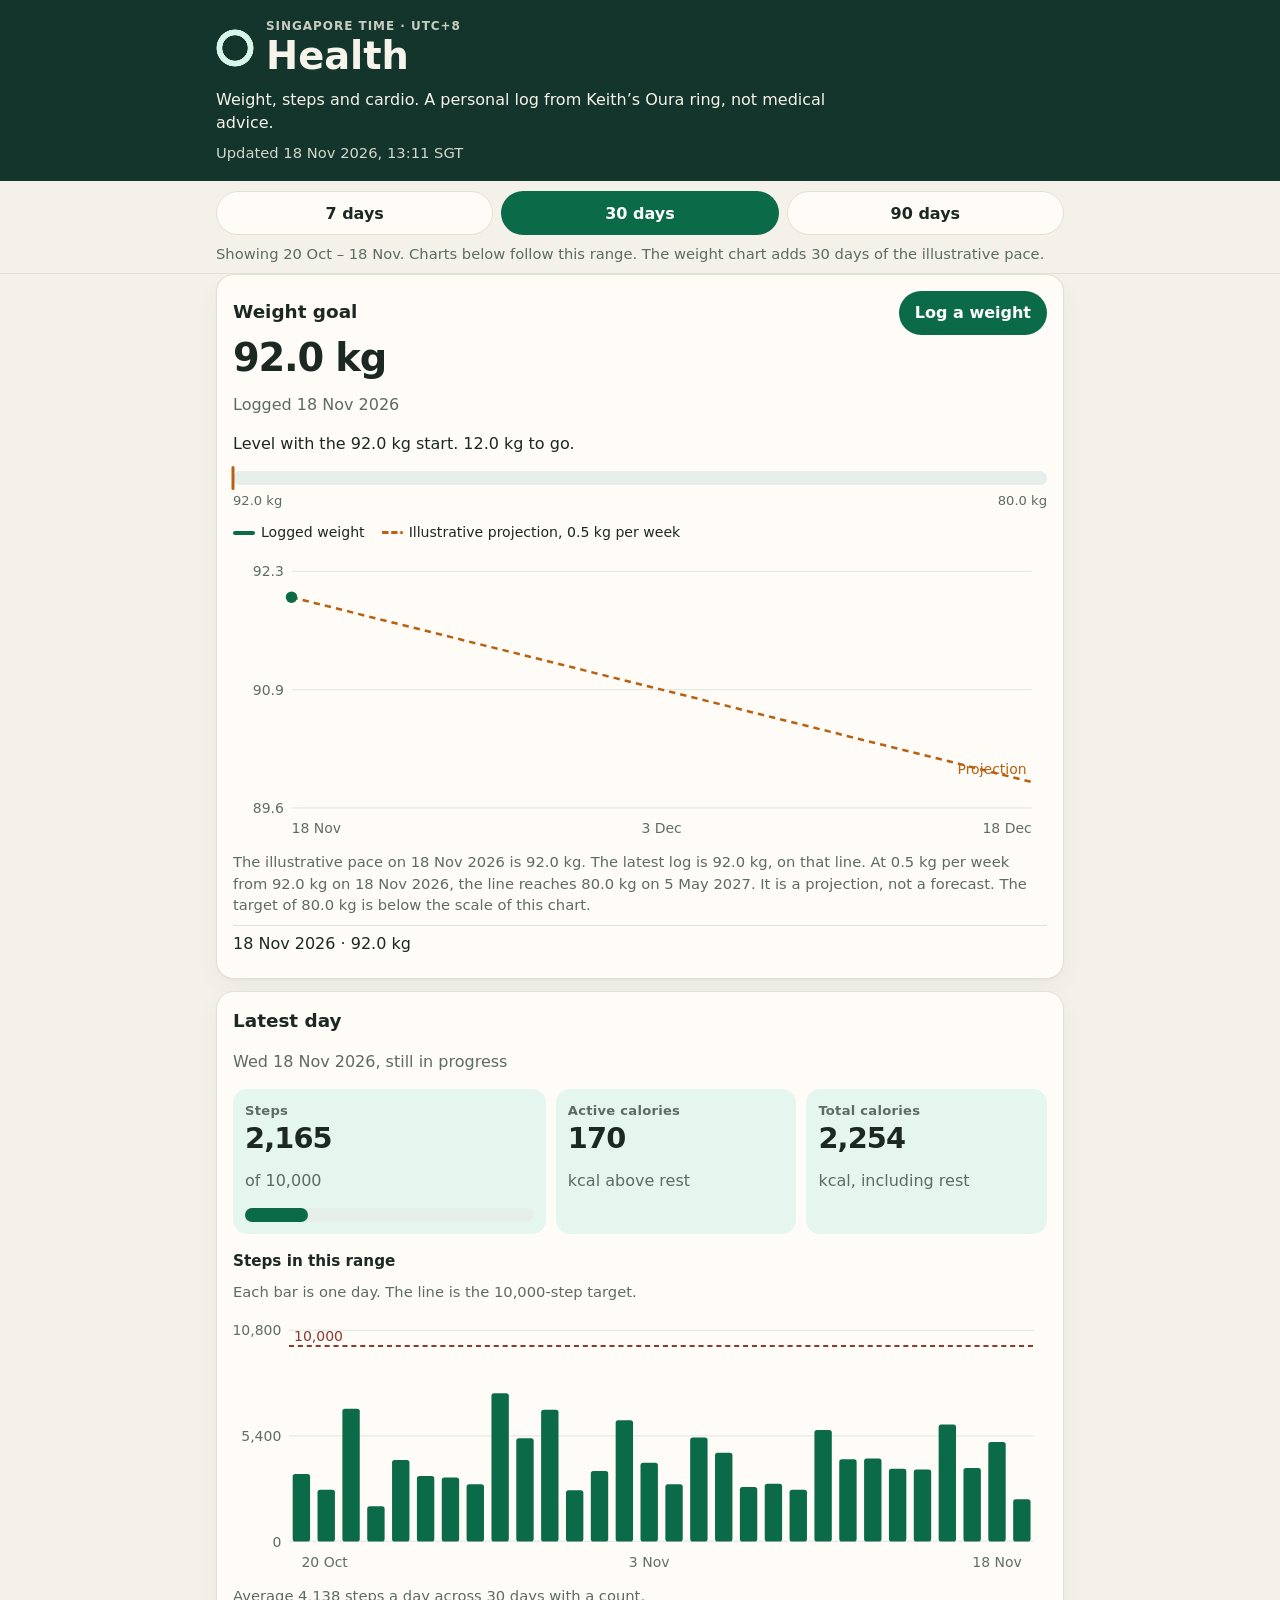
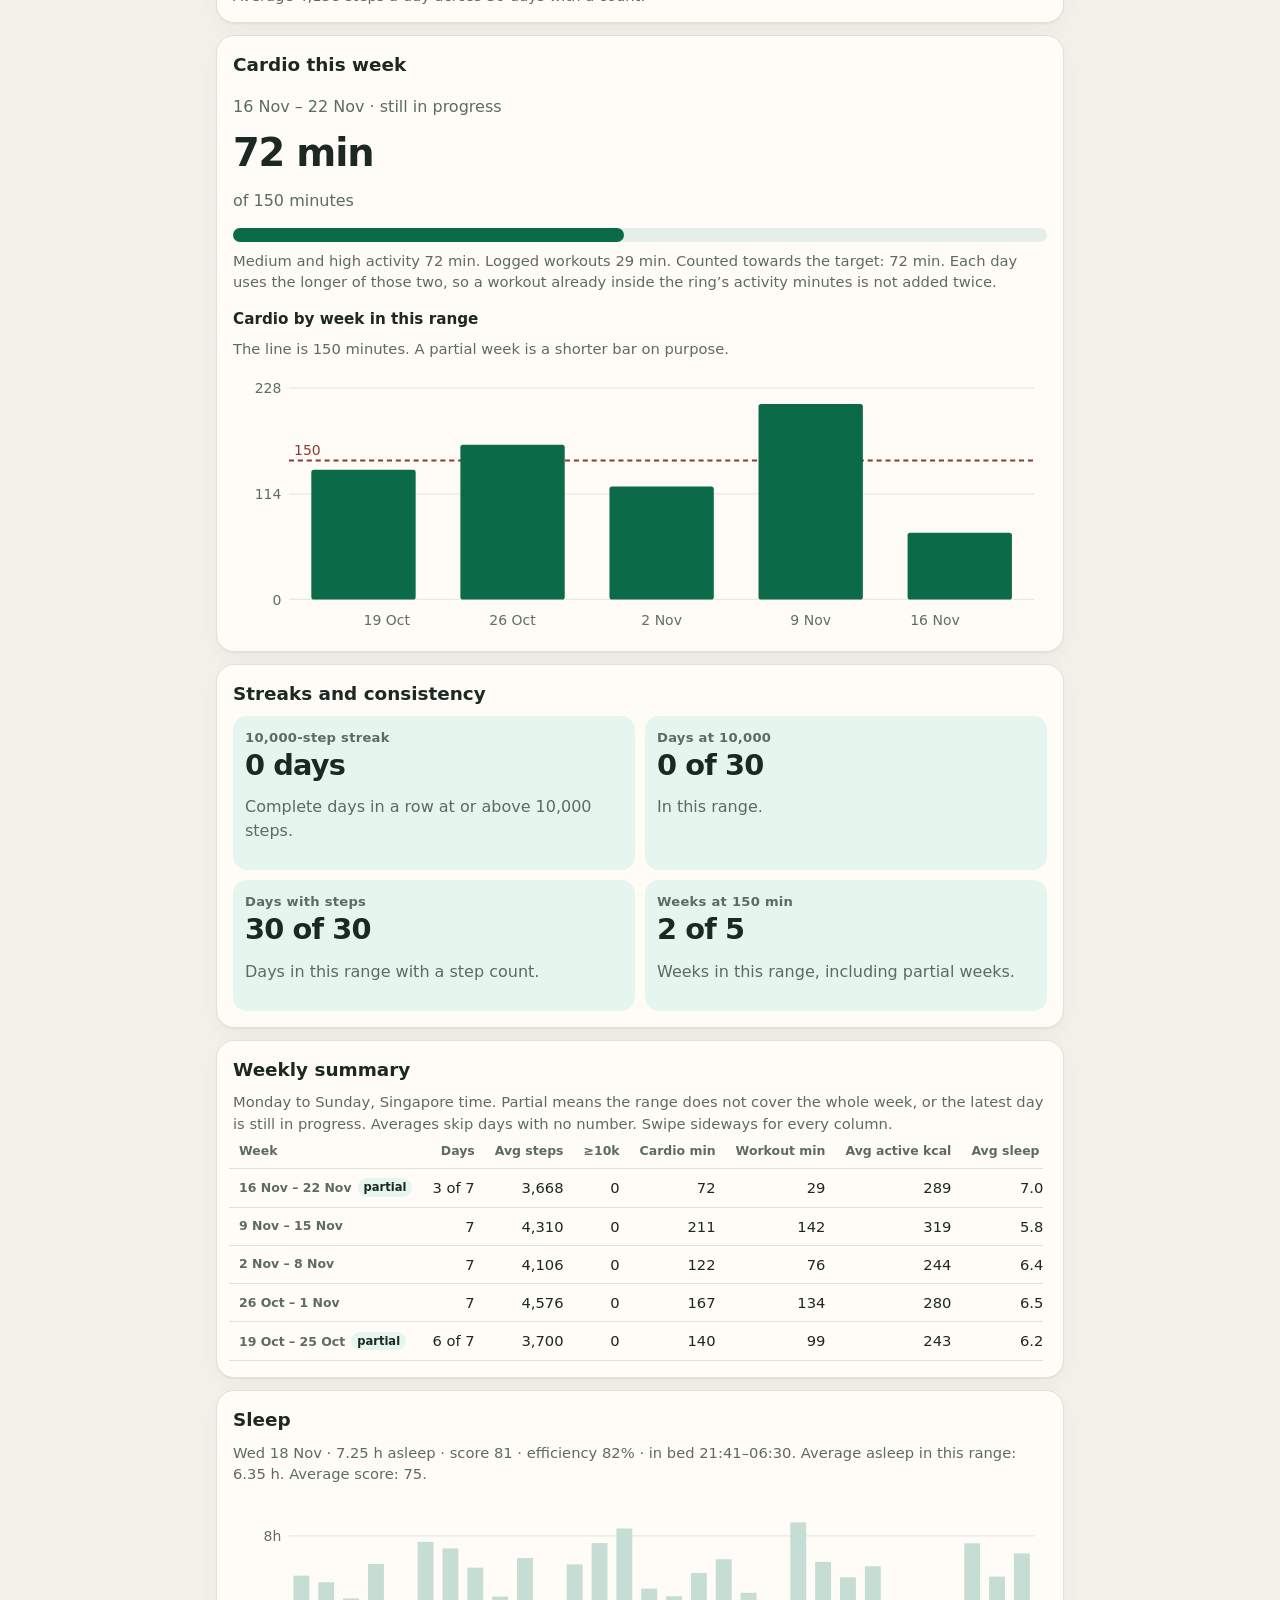
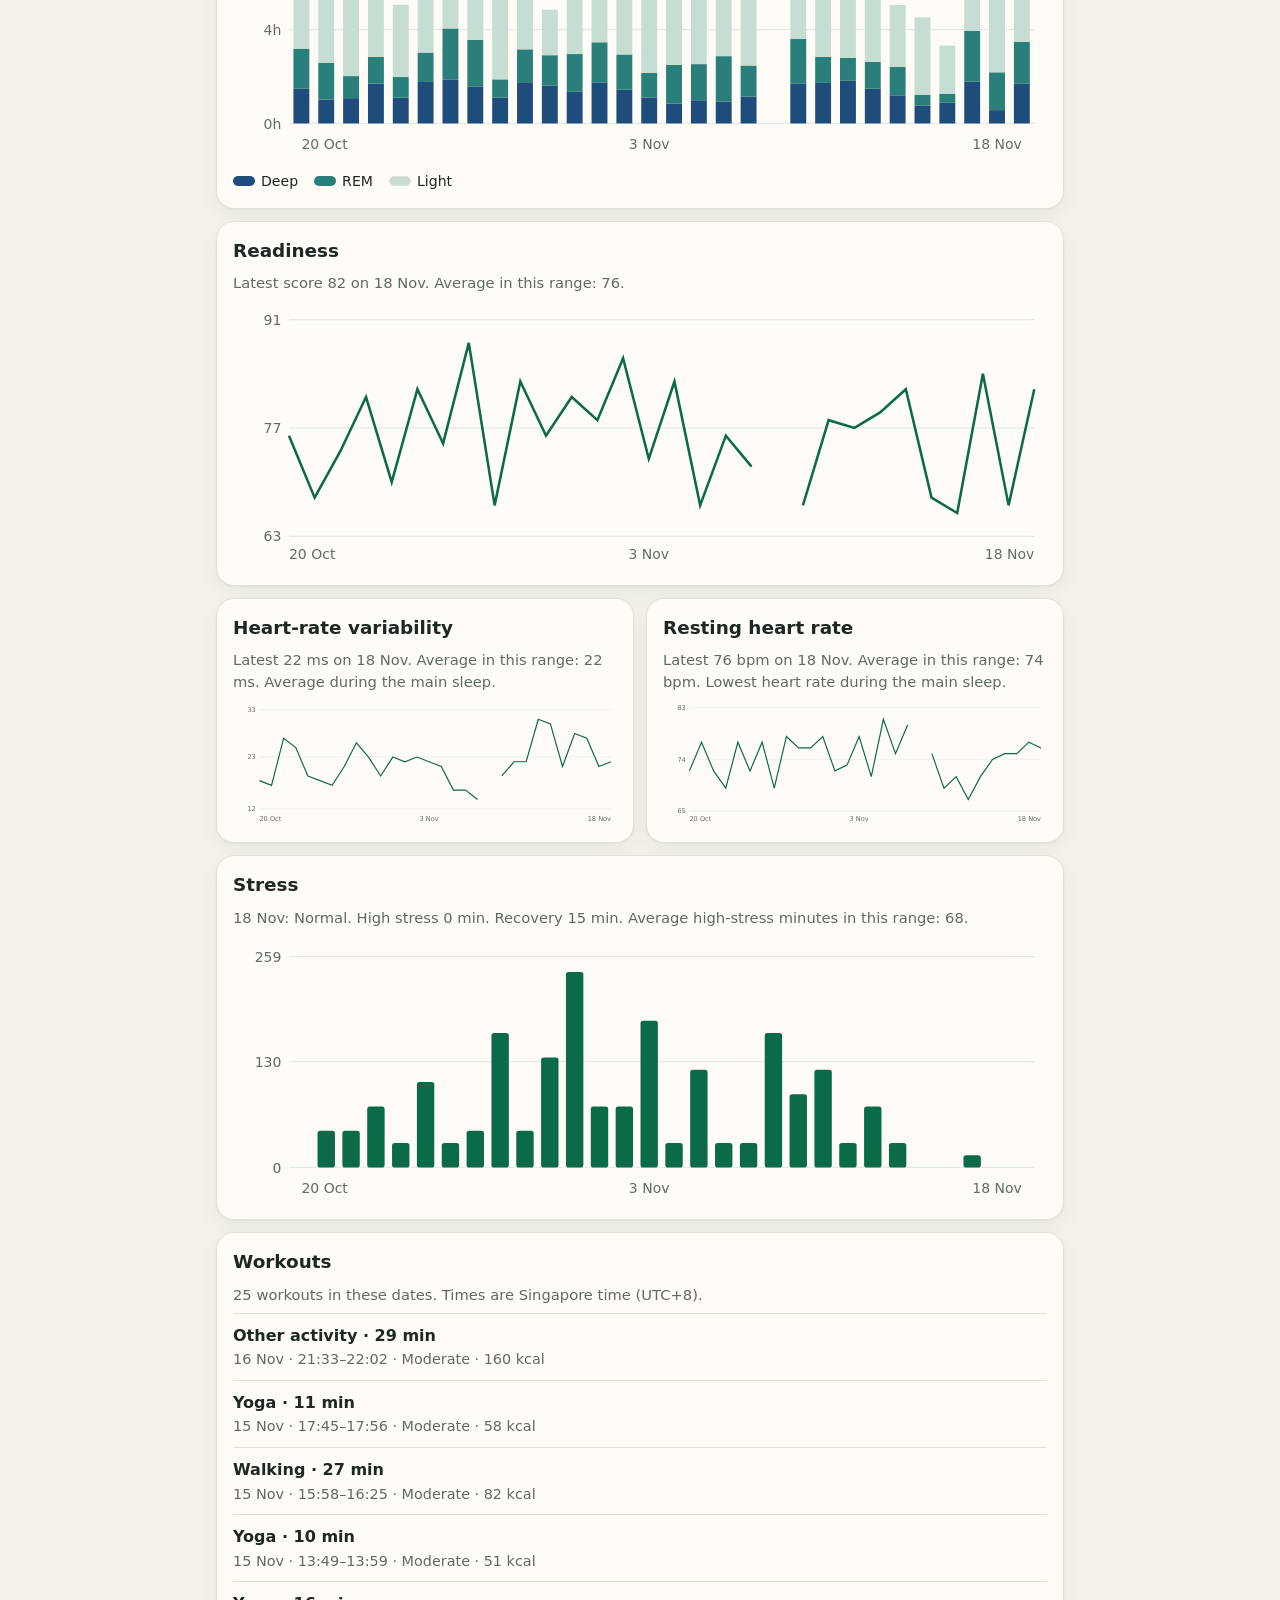
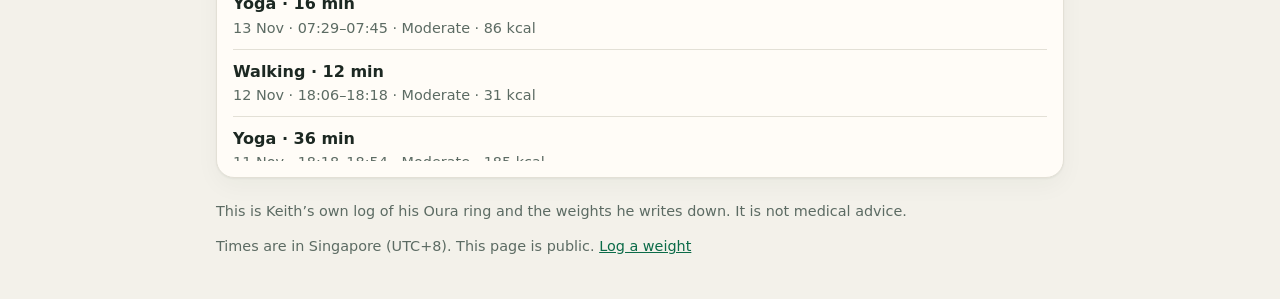
==== health/index.html @ 567a3cd1 "Add a public health tracker under /health Serve Keith's weight, steps and cardio from trimmed Oura J" ====
<!DOCTYPE html>
<html lang="en-GB">
<head>
<meta charset="utf-8">
<meta name="viewport" content="width=device-width, initial-scale=1, viewport-fit=cover">
<meta name="theme-color" content="#14352c">
<meta name="description" content="Keith's public log of weight, steps and cardio from his Oura ring. Not medical advice.">
<meta name="apple-mobile-web-app-capable" content="yes">
<meta name="mobile-web-app-capable" content="yes">
<meta name="apple-mobile-web-app-title" content="Health">
<title>Health · weight, steps and cardio</title>
<link rel="icon" href="data:image/svg+xml,%3Csvg xmlns='http://www.w3.org/2000/svg' viewBox='0 0 32 32'%3E%3Ccircle cx='16' cy='16' r='10' fill='none' stroke='%2314352c' stroke-width='6'/%3E%3C/svg%3E">
<link rel="stylesheet" href="styles.css">
</head>
<body>
<a class="skip" href="#content">Skip to the log</a>
<header>
  <div class="wrap head">
    <div class="brand">
      <span class="ring" aria-hidden="true"></span>
      <div>
        <p class="eyebrow">Singapore time · UTC+8</p>
        <h1>Health</h1>
      </div>
    </div>
    <p class="dek">Weight, steps and cardio. A personal log from Keith’s Oura ring, not medical advice.</p>
    <p id="updated" class="updated">Loading the log…</p>
  </div>
</header>

<div class="rangewrap">
  <div class="wrap">
    <div class="range" role="group" aria-label="Date range">
      <button type="button" data-days="7" aria-pressed="false">7 days</button>
      <button type="button" data-days="30" aria-pressed="true">30 days</button>
      <button type="button" data-days="90" aria-pressed="false">90 days</button>
    </div>
    <p id="range-note" class="note">Charts below follow this range. The weight chart adds the same number of days of the illustrative pace.</p>
  </div>
</div>

<main id="content" class="wrap">
  <p id="load-error" class="error" hidden></p>

  <section class="card" aria-labelledby="weight-heading">
    <div class="card-head">
      <h2 id="weight-heading">Weight goal</h2>
      <a class="button" href="https://github.com/keithorian/keithorian.github.io/issues/new?template=log-weight.yml">Log a weight</a>
    </div>
    <p class="num" id="weight-value">—</p>
    <p class="muted" id="weight-when"></p>
    <p id="weight-progress">Start 92 kg on 18 Nov 2026. Target 80 kg.</p>
    <div class="bar" id="weight-bar" role="progressbar" aria-valuemin="0" aria-valuemax="12" aria-valuenow="0" aria-label="Weight lost towards 80 kg">
      <span class="bar-fill" id="weight-fill" aria-hidden="true"></span>
      <span class="bar-mark" id="weight-pace" title="Illustrative pace" aria-hidden="true"></span>
    </div>
    <div class="bar-labels"><span id="weight-start-label">92 kg</span><span id="weight-target-label">80 kg</span></div>
    <p class="legend">
      <span class="key"><i class="swatch solid"></i> Logged weight</span>
      <span class="key"><i class="swatch dashed"></i> Illustrative projection, 0.5 kg per week</span>
    </p>
    <div id="weight-chart" class="chart"></div>
    <p id="pace-note" class="note">The dashed line is an illustrative pace of 0.5 kg per week from 92 kg on 18 Nov 2026. It is a projection, not a forecast. At that pace the line reaches 80 kg on 5 May 2027.</p>
    <ul id="weight-list" class="plain"></ul>
  </section>

  <section class="card" aria-labelledby="latest-heading">
    <h2 id="latest-heading">Latest day</h2>
    <p class="muted" id="latest-when"></p>
    <div class="stats">
      <article class="stat">
        <h3>Steps</h3>
        <p class="num" id="steps-value">—</p>
        <p class="muted" id="steps-of">of 10,000</p>
        <div class="bar" aria-hidden="true"><span class="bar-fill" id="steps-fill"></span></div>
      </article>
      <article class="stat">
        <h3>Active calories</h3>
        <p class="num" id="cal-active">—</p>
        <p class="muted">kcal above rest</p>
      </article>
      <article class="stat">
        <h3>Total calories</h3>
        <p class="num" id="cal-total">—</p>
        <p class="muted">kcal, including rest</p>
      </article>
    </div>
    <h3 class="subhead">Steps in this range</h3>
    <p class="note">Each bar is one day. The line is the 10,000-step target.</p>
    <div id="steps-chart" class="chart"></div>
    <p id="steps-summary" class="note"></p>
  </section>

  <section class="card" aria-labelledby="cardio-heading">
    <h2 id="cardio-heading">Cardio this week</h2>
    <p class="muted" id="cardio-when"></p>
    <p class="num" id="cardio-value">—</p>
    <p class="muted" id="cardio-of">of 150 minutes</p>
    <div class="bar" aria-hidden="true"><span class="bar-fill" id="cardio-fill"></span></div>
    <p id="cardio-detail" class="note"></p>
    <h3 class="subhead">Cardio by week in this range</h3>
    <p class="note">The line is 150 minutes. A partial week is a shorter bar on purpose.</p>
    <div id="cardio-chart" class="chart"></div>
  </section>

  <section class="card" aria-labelledby="consistency-heading">
    <h2 id="consistency-heading">Streaks and consistency</h2>
    <div class="stats four">
      <article class="stat">
        <h3>10,000-step streak</h3>
        <p class="num" id="streak">—</p>
        <p class="muted">Complete days in a row at or above 10,000 steps.</p>
      </article>
      <article class="stat">
        <h3>Days at 10,000</h3>
        <p class="num" id="hit-10k">—</p>
        <p class="muted" id="hit-10k-note">In this range.</p>
      </article>
      <article class="stat">
        <h3>Days with steps</h3>
        <p class="num" id="logged-days">—</p>
        <p class="muted">Days in this range with a step count.</p>
      </article>
      <article class="stat">
        <h3>Weeks at 150 min</h3>
        <p class="num" id="weeks-hit">—</p>
        <p class="muted">Weeks in this range, including partial weeks.</p>
      </article>
    </div>
  </section>

  <section class="card" aria-labelledby="weeks-heading">
    <h2 id="weeks-heading">Weekly summary</h2>
    <p id="weeks-caption" class="note">Monday to Sunday, Singapore time. Partial means the range does not cover the whole week, or the latest day is still in progress. Averages skip days with no number. Swipe sideways for every column.</p>
    <div class="tablewrap">
      <table aria-describedby="weeks-caption">
        <thead>
          <tr>
            <th scope="col">Week</th>
            <th scope="col">Days</th>
            <th scope="col">Avg steps</th>
            <th scope="col">≥10k</th>
            <th scope="col" title="Each day counts the longer of medium and high activity, and logged workouts. Overlap is not added twice.">Cardio min</th>
            <th scope="col">Workout min</th>
            <th scope="col">Avg active kcal</th>
            <th scope="col">Avg sleep h</th>
            <th scope="col">Avg readiness</th>
          </tr>
        </thead>
        <tbody id="week-body"></tbody>
      </table>
    </div>
  </section>

  <section class="card" aria-labelledby="sleep-heading">
    <h2 id="sleep-heading">Sleep</h2>
    <p id="sleep-summary" class="note">Hours asleep come from the main sleep period. The score is Oura’s sleep score.</p>
    <div id="sleep-chart" class="chart"></div>
    <p class="legend">
      <span class="key"><i class="swatch deep"></i> Deep</span>
      <span class="key"><i class="swatch rem"></i> REM</span>
      <span class="key"><i class="swatch light"></i> Light</span>
    </p>
  </section>

  <section class="card" aria-labelledby="ready-heading">
    <h2 id="ready-heading">Readiness</h2>
    <p id="ready-summary" class="note">Oura readiness score for each day.</p>
    <div id="ready-chart" class="chart"></div>
  </section>

  <div class="split">
    <section class="card" aria-labelledby="hrv-heading">
      <h2 id="hrv-heading">Heart-rate variability</h2>
      <p id="hrv-summary" class="note">Average during the main sleep, in milliseconds.</p>
      <div id="hrv-chart" class="chart"></div>
    </section>
    <section class="card" aria-labelledby="rhr-heading">
      <h2 id="rhr-heading">Resting heart rate</h2>
      <p id="rhr-summary" class="note">Lowest heart rate during the main sleep, in beats per minute.</p>
      <div id="rhr-chart" class="chart"></div>
    </section>
  </div>

  <section class="card" aria-labelledby="stress-heading">
    <h2 id="stress-heading">Stress</h2>
    <p id="stress-summary" class="note">Oura’s label for the day, plus minutes it marked as high stress. This is a log, not a judgement.</p>
    <div id="stress-chart" class="chart"></div>
  </section>

  <section class="card" aria-labelledby="workouts-heading">
    <h2 id="workouts-heading">Workouts</h2>
    <p id="workout-summary" class="note">Times are Singapore time (UTC+8). The date Oura stored can differ when a session crosses midnight.</p>
    <ul id="workout-list" class="workouts"></ul>
  </section>
</main>

<footer>
  <div class="wrap">
    <p>This is Keith’s own log of his Oura ring and the weights he writes down. It is not medical advice.</p>
    <p>Times are in Singapore (UTC+8). This page is public. <a href="https://github.com/keithorian/keithorian.github.io/issues/new?template=log-weight.yml">Log a weight</a></p>
  </div>
</footer>
<script src="app.js" defer></script>
</body>
</html>
---- health/styles.css ----
:root {
  --bg: #f3f1ea;
  --ink: #1c2822;
  --muted: #5c6b63;
  --card: #fffcf7;
  --line: #e3e0d6;
  --header: #14352c;
  --header-ink: #f6f3ea;
  --accent: #0b6b48;
  --on-accent: #ffffff;
  --accent-soft: #e5f6ee;
  --mark: #b86112;
  --goal: #8d3b32;
  --deep: #1e4d7b;
  --rem: #2a7f7a;
  --light: #c5ddd2;
  --grid: #e4ebe6;
  --axis: #5e6e66;
  --bar: #0b6b48;
  --track: #e6eee9;
  --shadow: 0 1px 2px rgba(20, 40, 30, 0.05), 0 8px 24px rgba(20, 40, 30, 0.04);
  --radius: 18px;
  color-scheme: light;
  font-family: "Avenir Next", "Segoe UI", system-ui, sans-serif;
}

@media (prefers-color-scheme: dark) {
  :root {
    --bg: #101614;
    --ink: #e7f2eb;
    --muted: #a8bbb1;
    --card: #1b2621;
    --line: #2e3d36;
    --header: #0c241c;
    --header-ink: #f6f3ea;
    --accent: #9cf0cc;
    --on-accent: #06281c;
    --accent-soft: #16382c;
    --mark: #f0b27a;
    --goal: #f0b2ab;
    --deep: #9ec0e4;
    --rem: #8fd4cf;
    --light: #3d5c52;
    --grid: #2a3832;
    --axis: #9aada3;
    --bar: #8fecc8;
    --track: #24312b;
    --shadow: 0 1px 2px rgba(0, 0, 0, 0.3);
    color-scheme: dark;
  }
}

* { box-sizing: border-box; }
html, body { margin: 0; background: var(--bg); color: var(--ink); }
body { min-height: 100vh; line-height: 1.45; }
button, a { font: inherit; }
.skip {
  position: absolute; left: 12px; top: -40px; background: var(--card); color: var(--ink);
  padding: 8px 12px; z-index: 10;
}
.skip:focus { top: 8px; }
.wrap { width: min(880px, 100%); margin: 0 auto; padding: 0 16px; box-sizing: border-box; }

header { background: var(--header); color: var(--header-ink); }
.head { padding: calc(18px + env(safe-area-inset-top)) 16px 18px; }
.brand { display: flex; align-items: center; gap: 12px; }
.ring {
  width: 38px; height: 38px; border-radius: 50%; flex: none;
  background: radial-gradient(circle at 50% 50%, transparent 46%, #d7f5e8 48%, #d7f5e8 68%, transparent 70%);
}
.eyebrow { margin: 0; letter-spacing: 0.08em; text-transform: uppercase; font-size: 12px; font-weight: 700; opacity: 0.8; }
h1 { margin: 0; font-size: 2rem; line-height: 1.1; font-weight: 700; }
.dek { margin: 10px 0 0; max-width: 40rem; }
.updated { margin: 8px 0 0; font-size: 0.92rem; opacity: 0.85; }

.rangewrap {
  position: sticky; top: 0; z-index: 4;
  background: var(--bg);
  border-bottom: 1px solid var(--line);
  padding: 10px 0 8px;
}
.range { display: grid; grid-template-columns: repeat(3, 1fr); gap: 8px; }
.range button {
  min-height: 44px; border-radius: 999px; border: 1px solid var(--line);
  background: var(--card); color: var(--ink); font-weight: 650; font-weight: 600;
}
.range button[aria-pressed="true"] { background: var(--accent); color: var(--on-accent); border-color: transparent; }
.range button:focus-visible, .button:focus-visible, a:focus-visible { outline: 3px solid var(--mark); outline-offset: 2px; }

main { padding-top: 14px; padding-bottom: calc(28px + env(safe-area-inset-bottom)); display: grid; gap: 12px; }
main > *, .split { min-width: 0; }
.card {
  background: var(--card); border: 1px solid var(--line); border-radius: var(--radius);
  box-shadow: var(--shadow); padding: 16px; min-width: 0;
  scroll-margin-top: 7.5rem;
}
.card-head { display: flex; align-items: center; justify-content: space-between; gap: 12px; flex-wrap: wrap; }
h2 { margin: 0 0 8px; font-size: 1.15rem; scroll-margin-top: 7.5rem; }
.card-head h2 { margin: 0; }
h3 { margin: 0; font-size: 0.82rem; font-weight: 700; letter-spacing: 0.02em; color: var(--muted); }
.subhead { margin: 16px 0 4px; font-size: 0.95rem; color: var(--ink); letter-spacing: 0; }
.num { margin: 4px 0; font-size: 2.4rem; line-height: 1; font-weight: 700; font-variant-numeric: tabular-nums; letter-spacing: -0.03em; }
.muted, .note, caption, footer { color: var(--muted); }
.note { margin: 8px 0 0; font-size: 0.92rem; }
.button {
  display: inline-flex; align-items: center; justify-content: center; min-height: 44px;
  padding: 0 16px; border-radius: 999px; background: var(--accent); color: var(--on-accent);
  text-decoration: none; font-weight: 700;
}
.stats { display: grid; gap: 10px; }
.stats.four { grid-template-columns: 1fr 1fr; }
.stat { background: var(--accent-soft); border-radius: 14px; padding: 12px; }
.stat .num { font-size: 1.8rem; }
.bar { position: relative; height: 14px; margin-top: 8px; background: var(--track); border-radius: 999px; overflow: visible; }
.bar-fill { display: block; height: 100%; width: 0; background: var(--accent); border-radius: inherit; }
.bar-mark {
  position: absolute; top: -5px; width: 3px; height: 24px; border-radius: 2px;
  background: var(--mark); transform: translateX(-1.5px);
}
.bar-labels { display: flex; justify-content: space-between; margin-top: 6px; font-size: 0.82rem; color: var(--muted); font-variant-numeric: tabular-nums; }
.legend { display: flex; flex-wrap: wrap; gap: 8px 16px; margin: 12px 0 0; font-size: 0.88rem; }
.key { display: inline-flex; align-items: center; gap: 6px; }
.swatch { width: 22px; height: 4px; border-radius: 99px; display: inline-block; background: var(--accent); }
.swatch.dashed { height: 0; border-top: 3px dashed var(--mark); background: none; }
.swatch.deep { background: var(--deep); height: 10px; }
.swatch.rem { background: var(--rem); height: 10px; }
.swatch.light { background: var(--light); height: 10px; border: 1px solid var(--line); }
.chart { margin-top: 8px; }
.chart svg { display: block; width: 100%; height: auto; }
.plain { list-style: none; padding: 0; margin: 10px 0 0; }
.plain li { padding: 6px 0; border-top: 1px solid var(--line); font-variant-numeric: tabular-nums; }
.tablewrap { max-width: 100%; overflow-x: auto; margin: 0 -4px; -webkit-overflow-scrolling: touch; }
table { width: max-content; min-width: 100%; border-collapse: collapse; font-variant-numeric: tabular-nums; font-size: 0.92rem; }
th, td { text-align: right; padding: 8px 10px; border-bottom: 1px solid var(--line); white-space: nowrap; }
th:first-child, td:first-child { text-align: left; position: sticky; left: 0; background: var(--card); }
th { font-size: 0.78rem; color: var(--muted); font-weight: 700; }
.split { display: grid; gap: 12px; }
.workouts { list-style: none; padding: 0; margin: 8px 0 0; max-height: 28rem; overflow: auto; }
.workouts li { display: grid; gap: 2px; padding: 10px 0; border-top: 1px solid var(--line); }
.workouts strong { font-weight: 700; }
.workouts span { color: var(--muted); font-size: 0.9rem; }
.error { background: #fff1ee; color: #6d241c; border: 1px solid #f0c2ba; border-radius: 12px; padding: 12px; }
@media (prefers-color-scheme: dark) {
  .error { background: #3a201c; color: #ffd2cb; border-color: #6d3a32; }
}
footer { padding: 8px 0 28px; font-size: 0.9rem; }
footer a { color: var(--accent); }
.tag {
  display: inline-block; margin-left: 6px; padding: 1px 6px; border-radius: 999px;
  background: var(--accent-soft); color: var(--ink); font-size: 0.72rem; font-weight: 700;
  vertical-align: 1px;
}

@media (min-width: 720px) {
  .stats { grid-template-columns: 1.3fr 1fr 1fr; }
  .stats.four { grid-template-columns: 1fr 1fr; }
  .split { grid-template-columns: 1fr 1fr; }
  h1 { font-size: 2.4rem; }
}

@media (prefers-reduced-motion: reduce) {
  * { scroll-behavior: auto; }
}
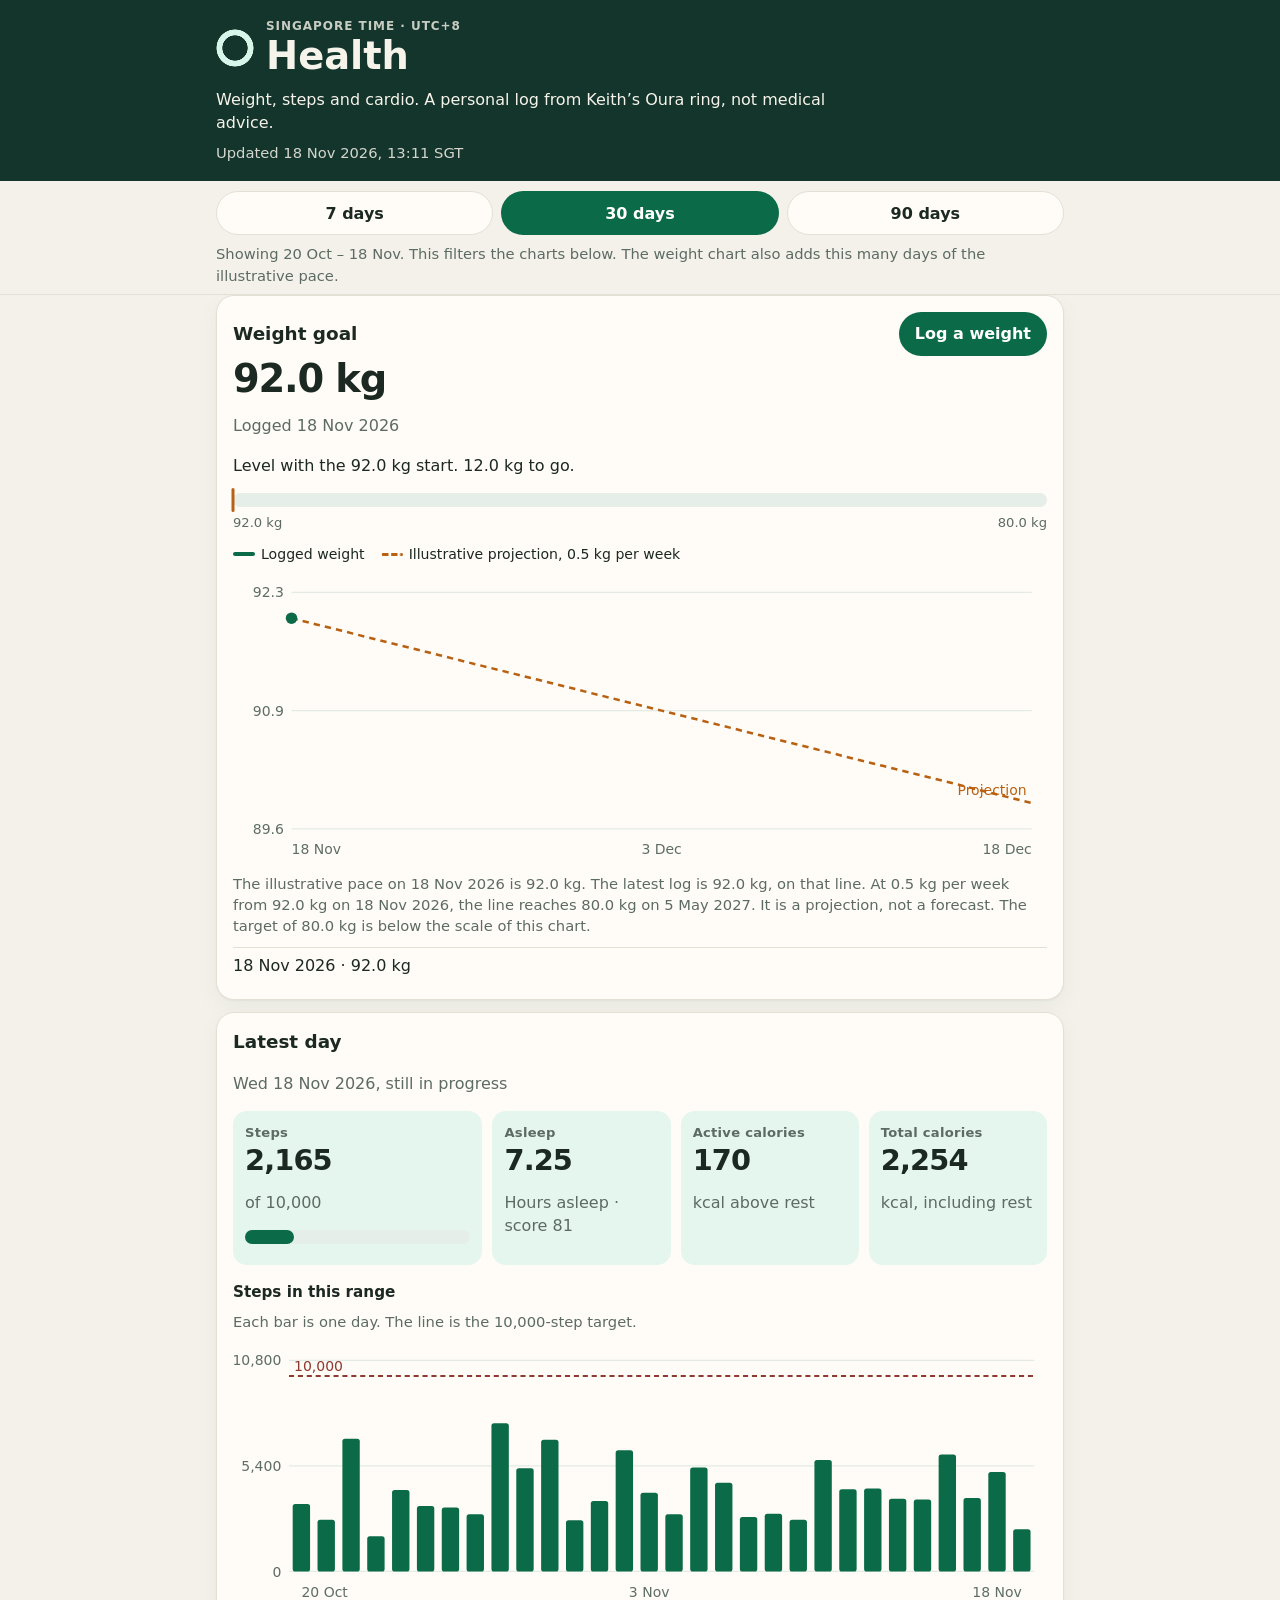
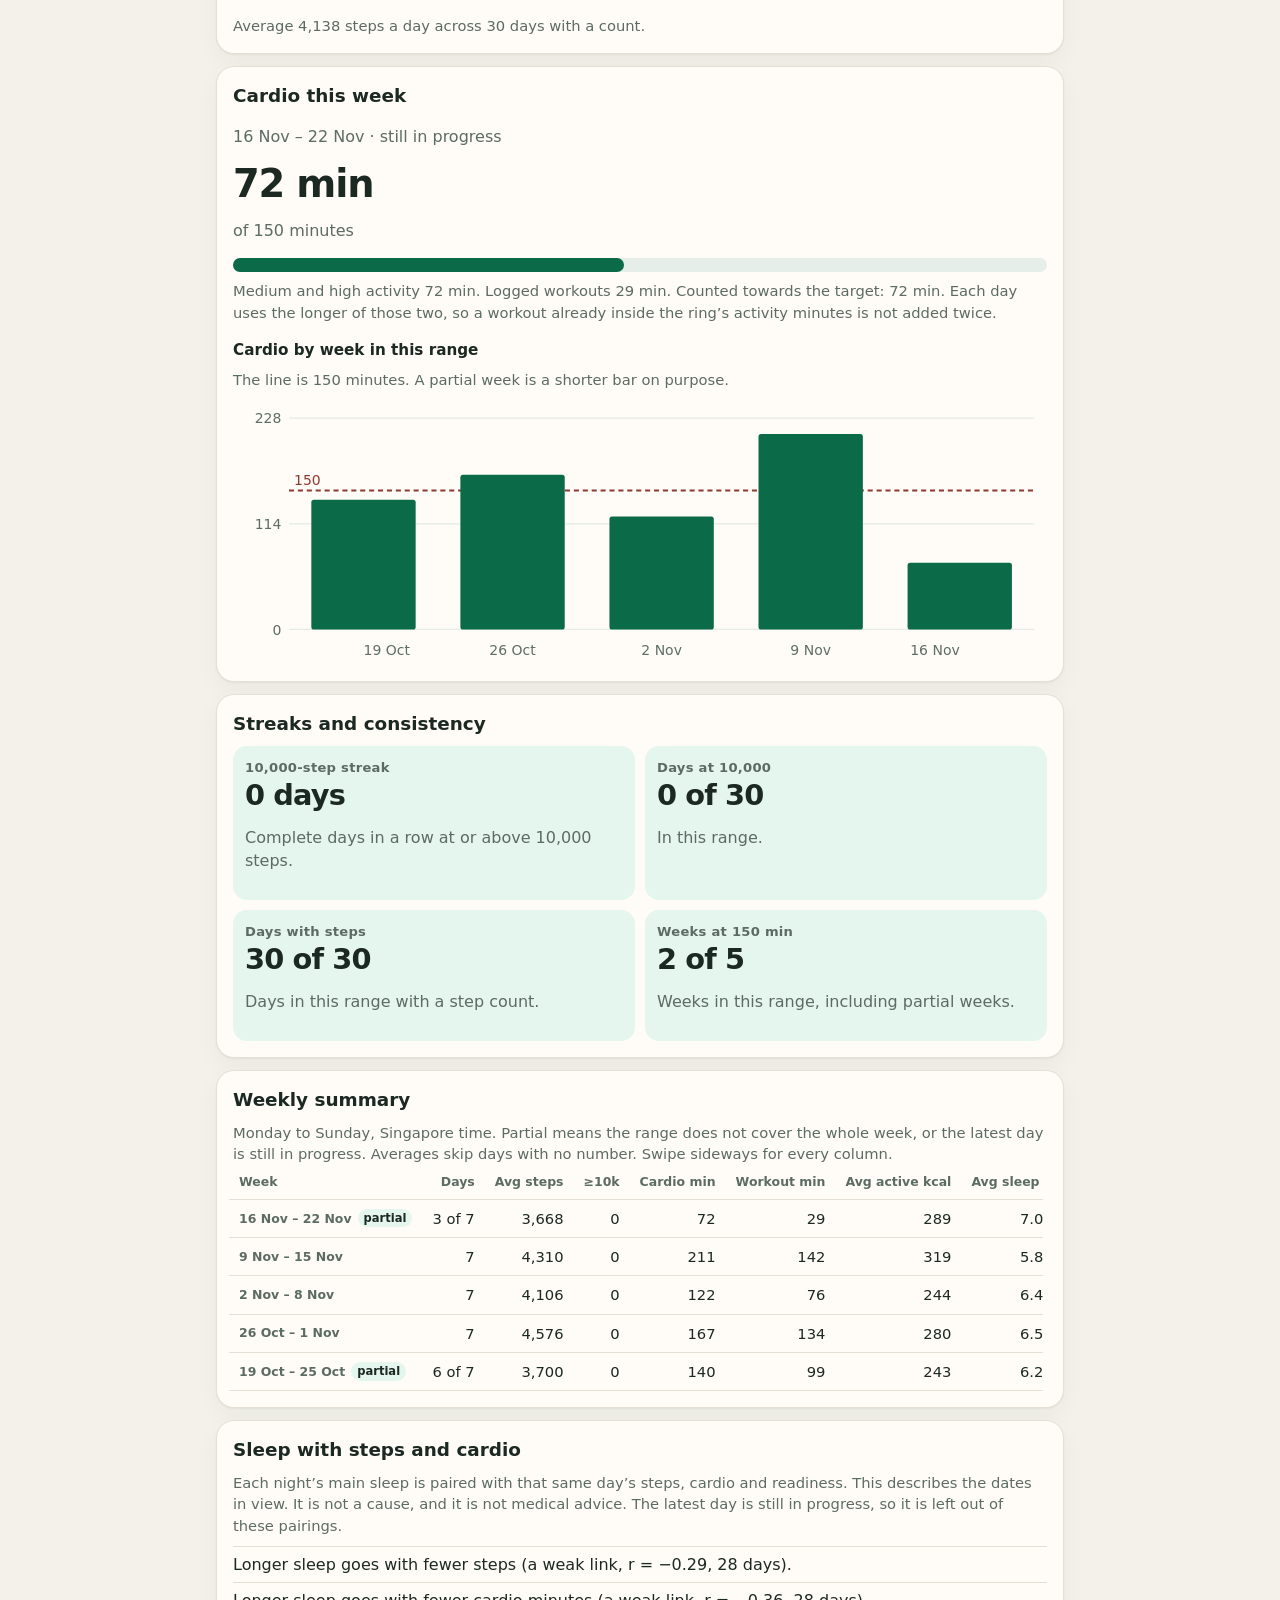
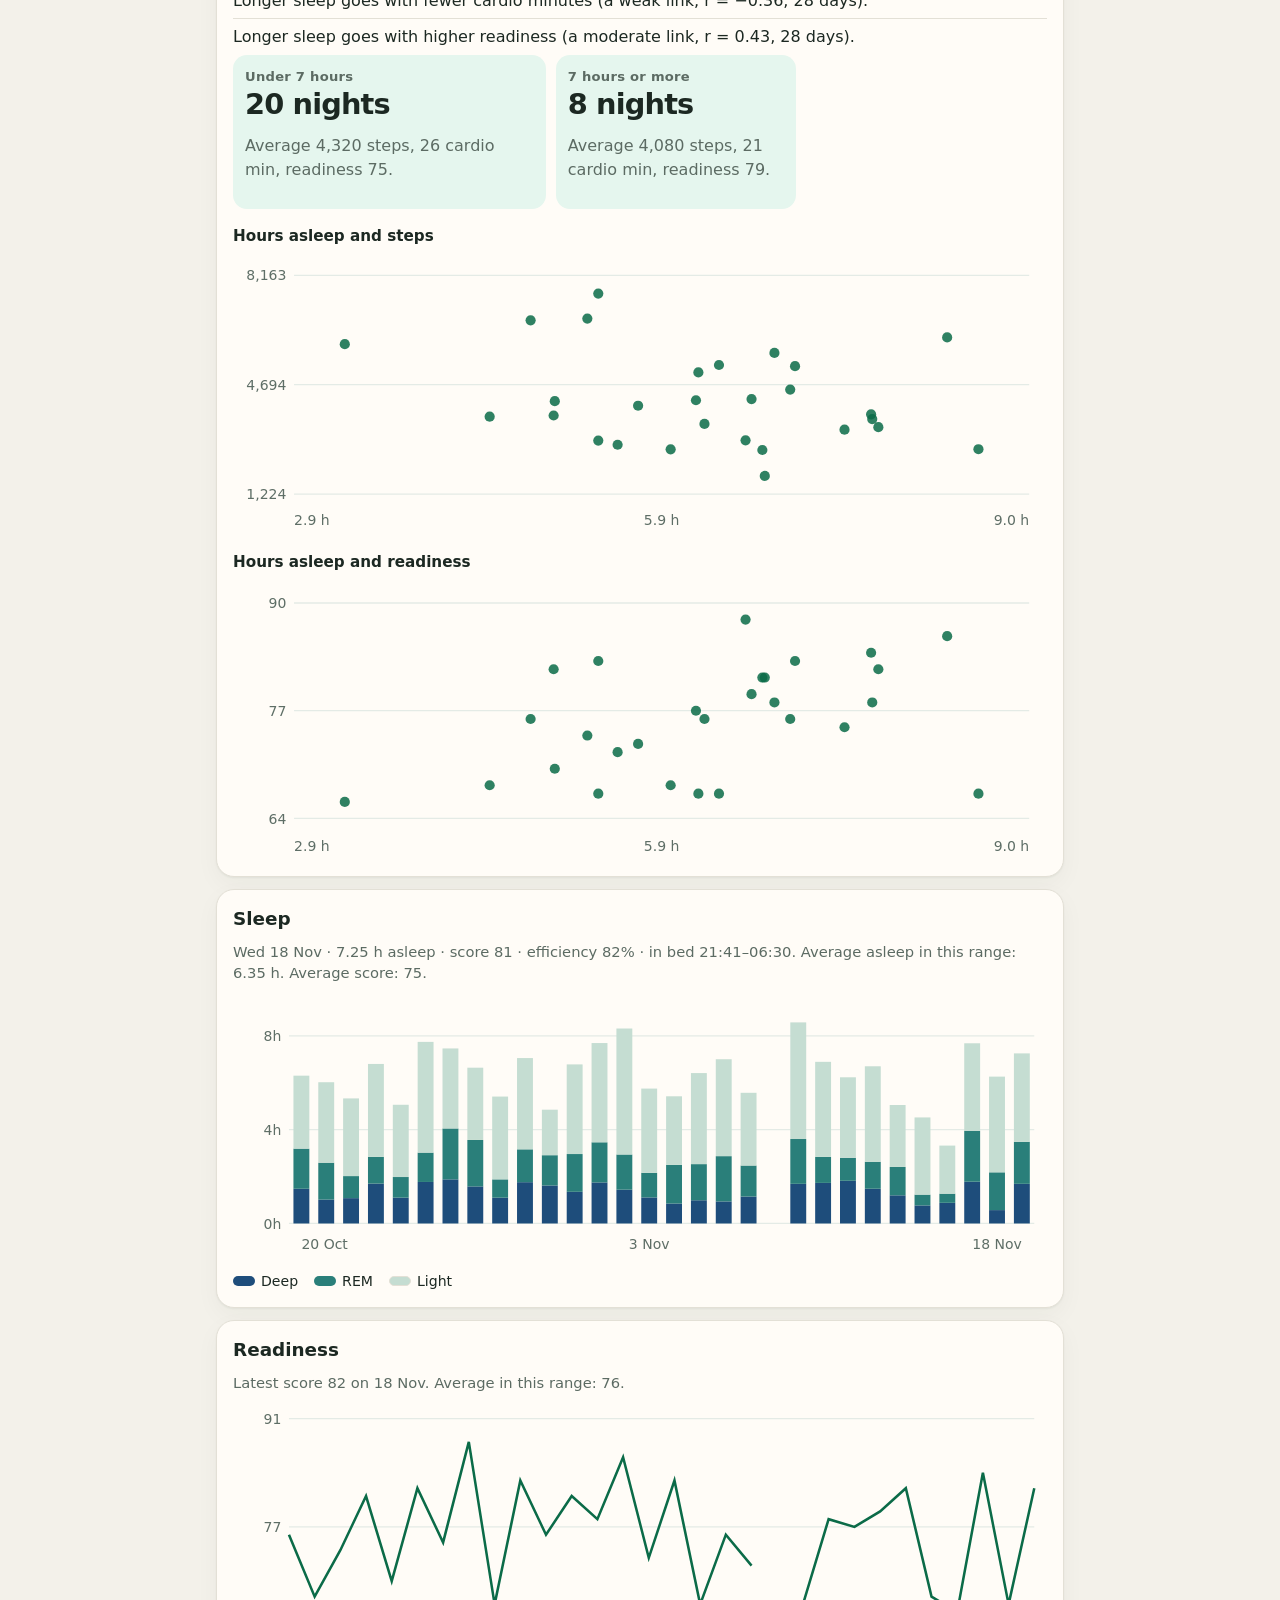
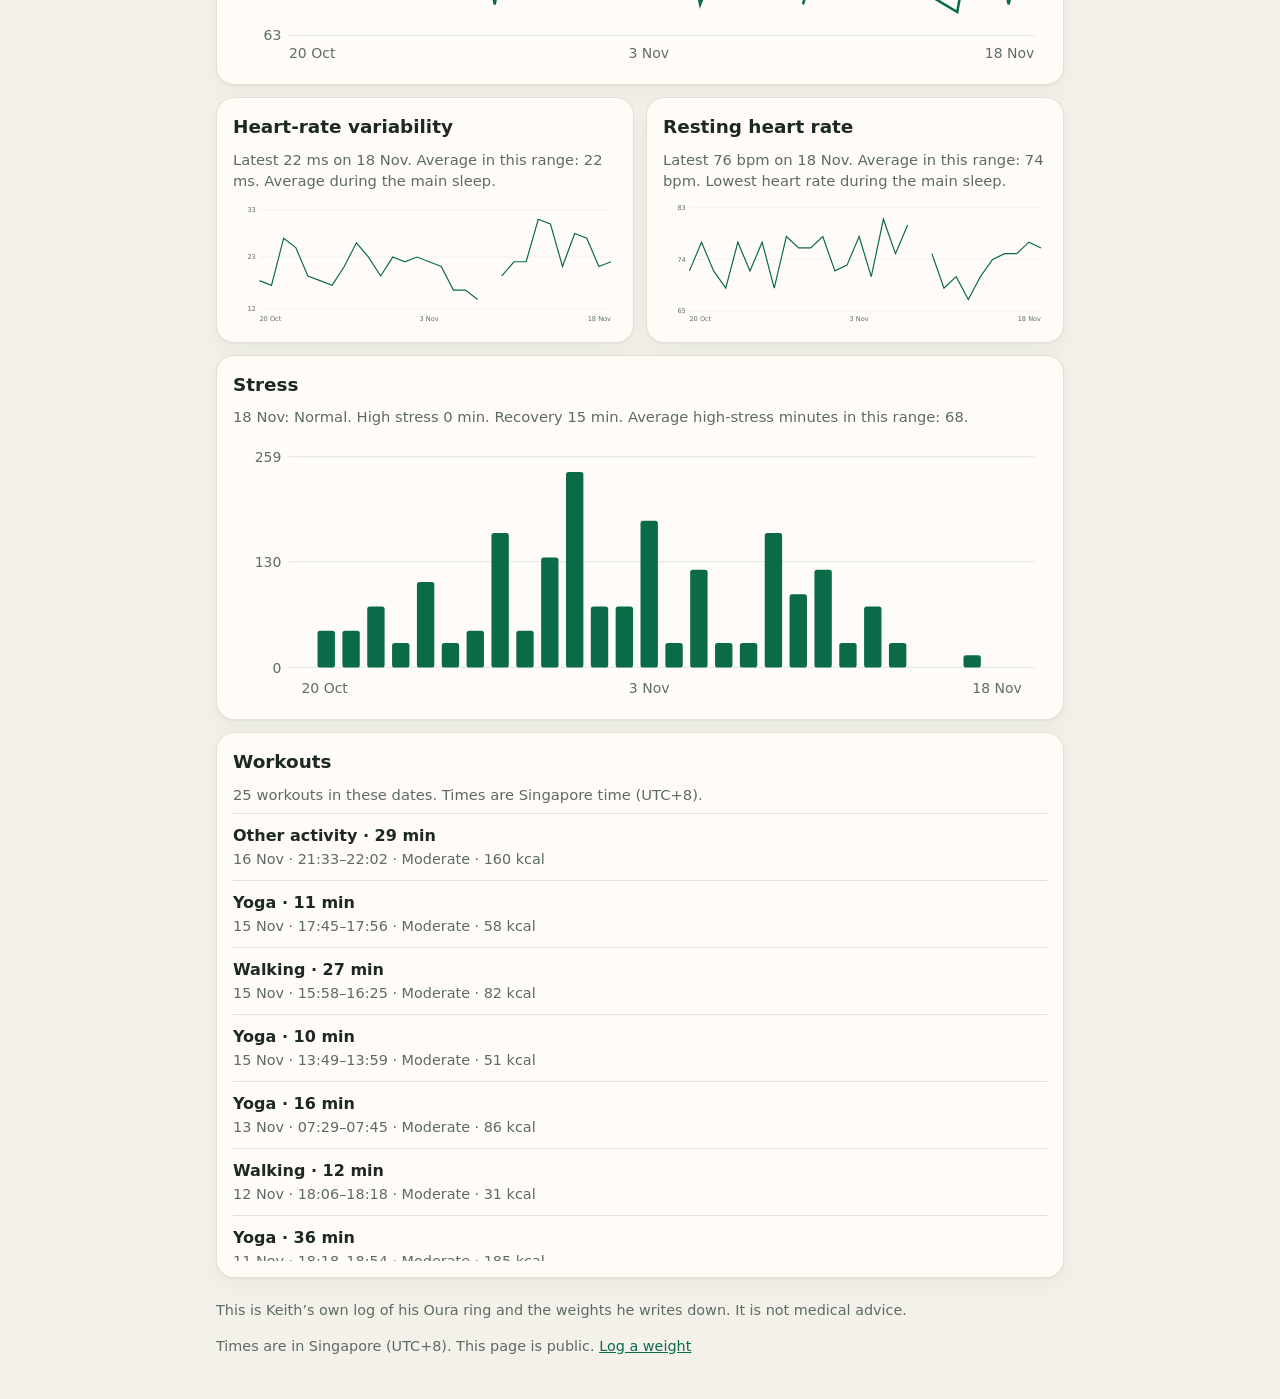
==== commit 2bfea54a: "Pair sleep with the same day's steps, cardio and readiness Show the latest night beside steps, and d" ====
--- a/health/index.html
+++ b/health/index.html
@@ -35,7 +35,7 @@
       <button type="button" data-days="30" aria-pressed="true">30 days</button>
       <button type="button" data-days="90" aria-pressed="false">90 days</button>
     </div>
-    <p id="range-note" class="note">Charts below follow this range. The weight chart adds the same number of days of the illustrative pace.</p>
+    <p id="range-note" class="note">This filters the charts below. The weight chart also adds this many days of the illustrative pace.</p>
   </div>
 </div>
 
@@ -67,12 +67,17 @@
   <section class="card" aria-labelledby="latest-heading">
     <h2 id="latest-heading">Latest day</h2>
     <p class="muted" id="latest-when"></p>
-    <div class="stats">
+    <div class="stats lead">
       <article class="stat">
         <h3>Steps</h3>
         <p class="num" id="steps-value">—</p>
         <p class="muted" id="steps-of">of 10,000</p>
         <div class="bar" aria-hidden="true"><span class="bar-fill" id="steps-fill"></span></div>
+      </article>
+      <article class="stat">
+        <h3>Asleep</h3>
+        <p class="num" id="sleep-latest">—</p>
+        <p class="muted" id="sleep-latest-note">Hours in the main sleep</p>
       </article>
       <article class="stat">
         <h3>Active calories</h3>
@@ -152,6 +157,28 @@
     </div>
   </section>
 
+  <section class="card" aria-labelledby="corr-heading">
+    <h2 id="corr-heading">Sleep with steps and cardio</h2>
+    <p id="corr-summary" class="note">Each night’s main sleep is paired with that same day’s steps, cardio and readiness. This describes the dates in view. It is not a cause, and it is not medical advice.</p>
+    <ul id="corr-lines" class="plain"></ul>
+    <div class="stats">
+      <article class="stat">
+        <h3>Under 7 hours</h3>
+        <p class="num" id="corr-short-n">—</p>
+        <p class="muted" id="corr-short-detail"></p>
+      </article>
+      <article class="stat">
+        <h3>7 hours or more</h3>
+        <p class="num" id="corr-long-n">—</p>
+        <p class="muted" id="corr-long-detail"></p>
+      </article>
+    </div>
+    <h3 class="subhead">Hours asleep and steps</h3>
+    <div id="corr-steps-chart" class="chart"></div>
+    <h3 class="subhead">Hours asleep and readiness</h3>
+    <div id="corr-ready-chart" class="chart"></div>
+  </section>
+
   <section class="card" aria-labelledby="sleep-heading">
     <h2 id="sleep-heading">Sleep</h2>
     <p id="sleep-summary" class="note">Hours asleep come from the main sleep period. The score is Oura’s sleep score.</p>
--- a/health/styles.css
+++ b/health/styles.css
@@ -108,7 +108,7 @@
   text-decoration: none; font-weight: 700;
 }
 .stats { display: grid; gap: 10px; }
-.stats.four { grid-template-columns: 1fr 1fr; }
+.stats.four, .stats.lead { grid-template-columns: 1fr 1fr; }
 .stat { background: var(--accent-soft); border-radius: 14px; padding: 12px; }
 .stat .num { font-size: 1.8rem; }
 .bar { position: relative; height: 14px; margin-top: 8px; background: var(--track); border-radius: 999px; overflow: visible; }
@@ -153,6 +153,7 @@
 
 @media (min-width: 720px) {
   .stats { grid-template-columns: 1.3fr 1fr 1fr; }
+  .stats.lead { grid-template-columns: 1.4fr 1fr 1fr 1fr; }
   .stats.four { grid-template-columns: 1fr 1fr; }
   .split { grid-template-columns: 1fr 1fr; }
   h1 { font-size: 2.4rem; }
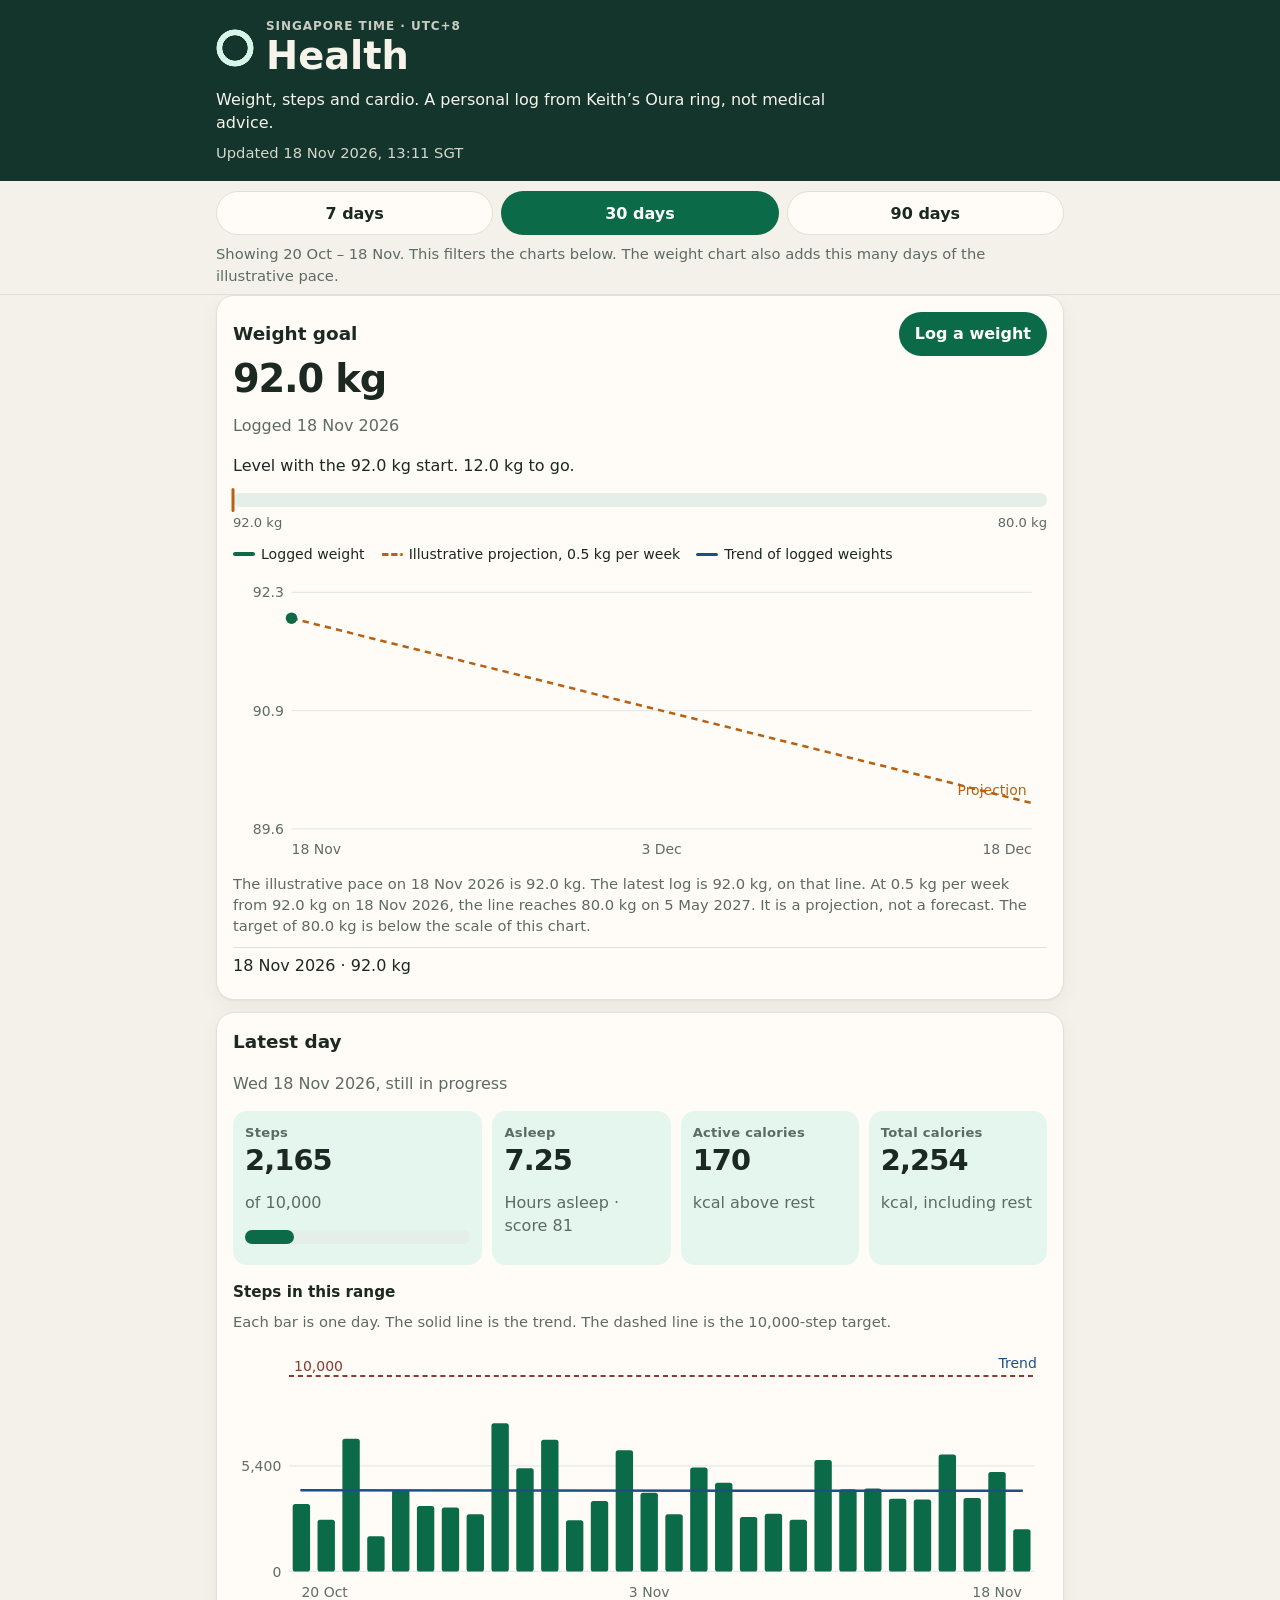
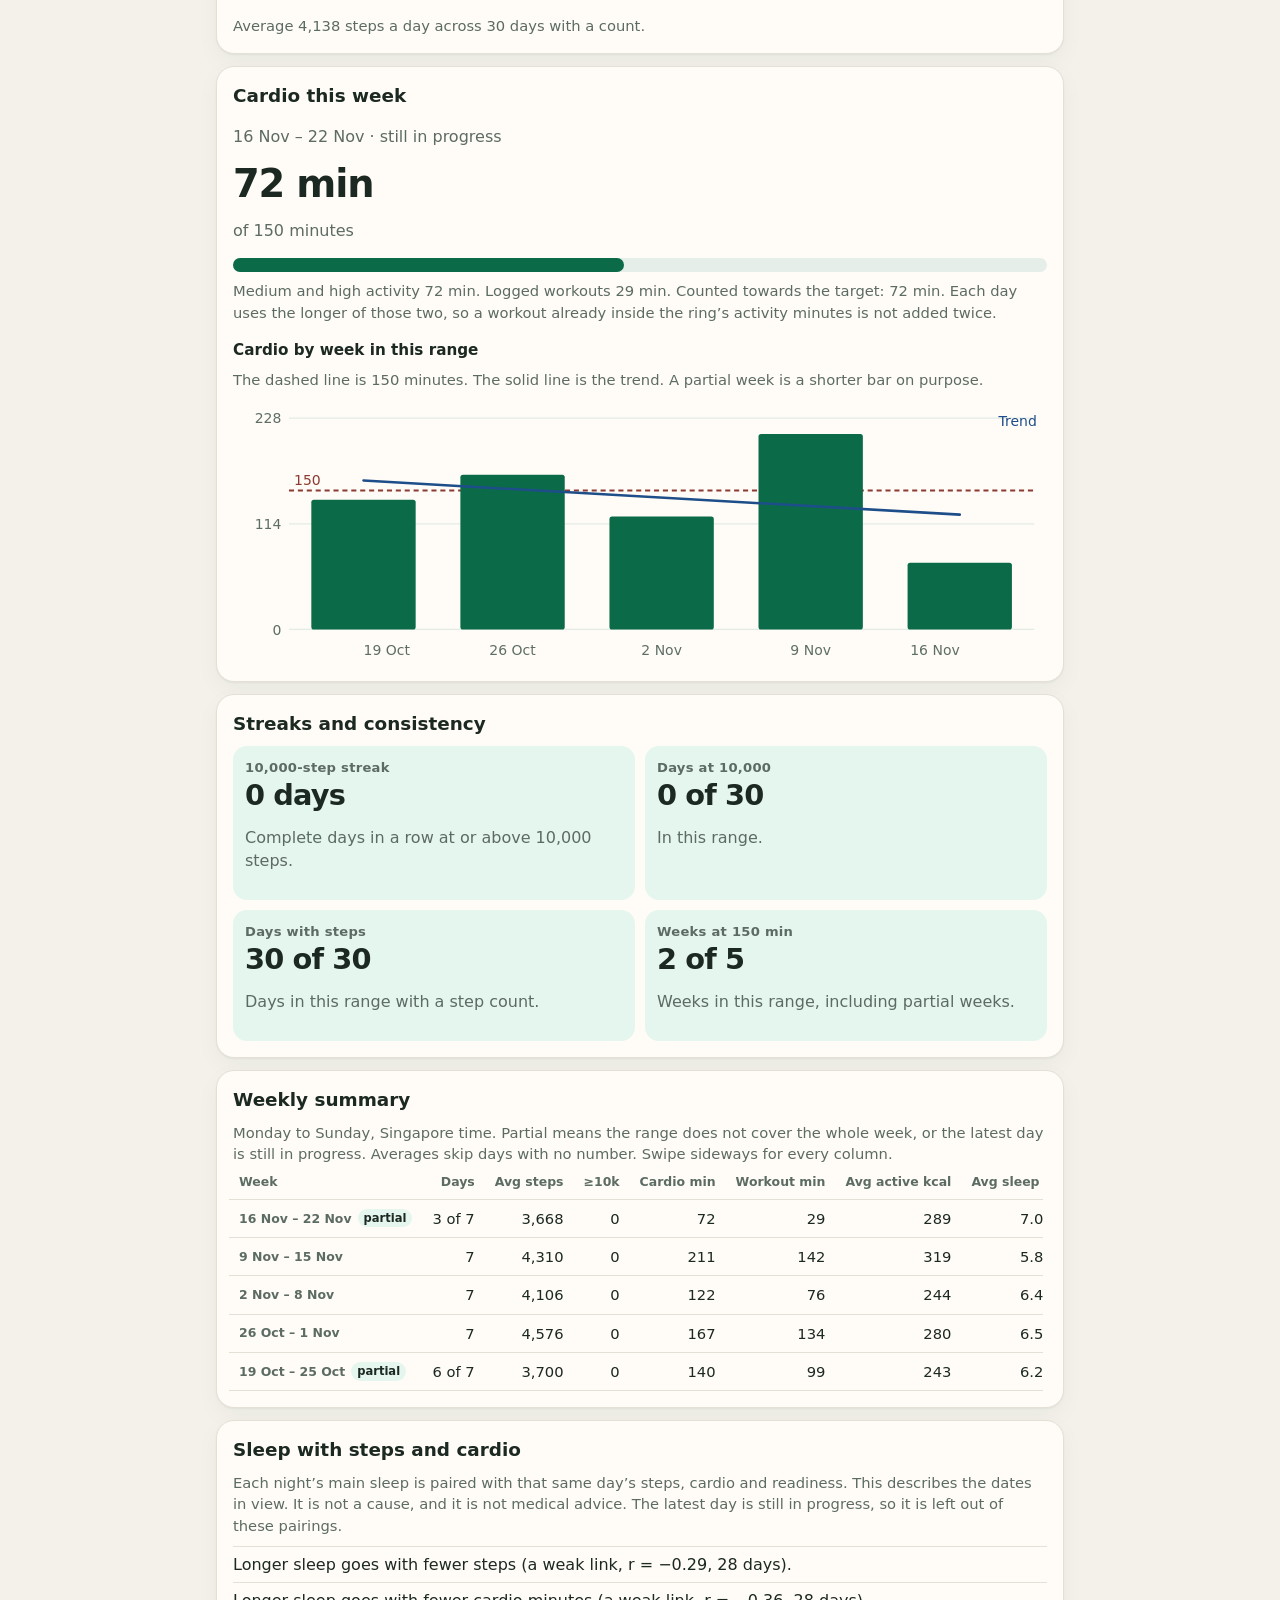
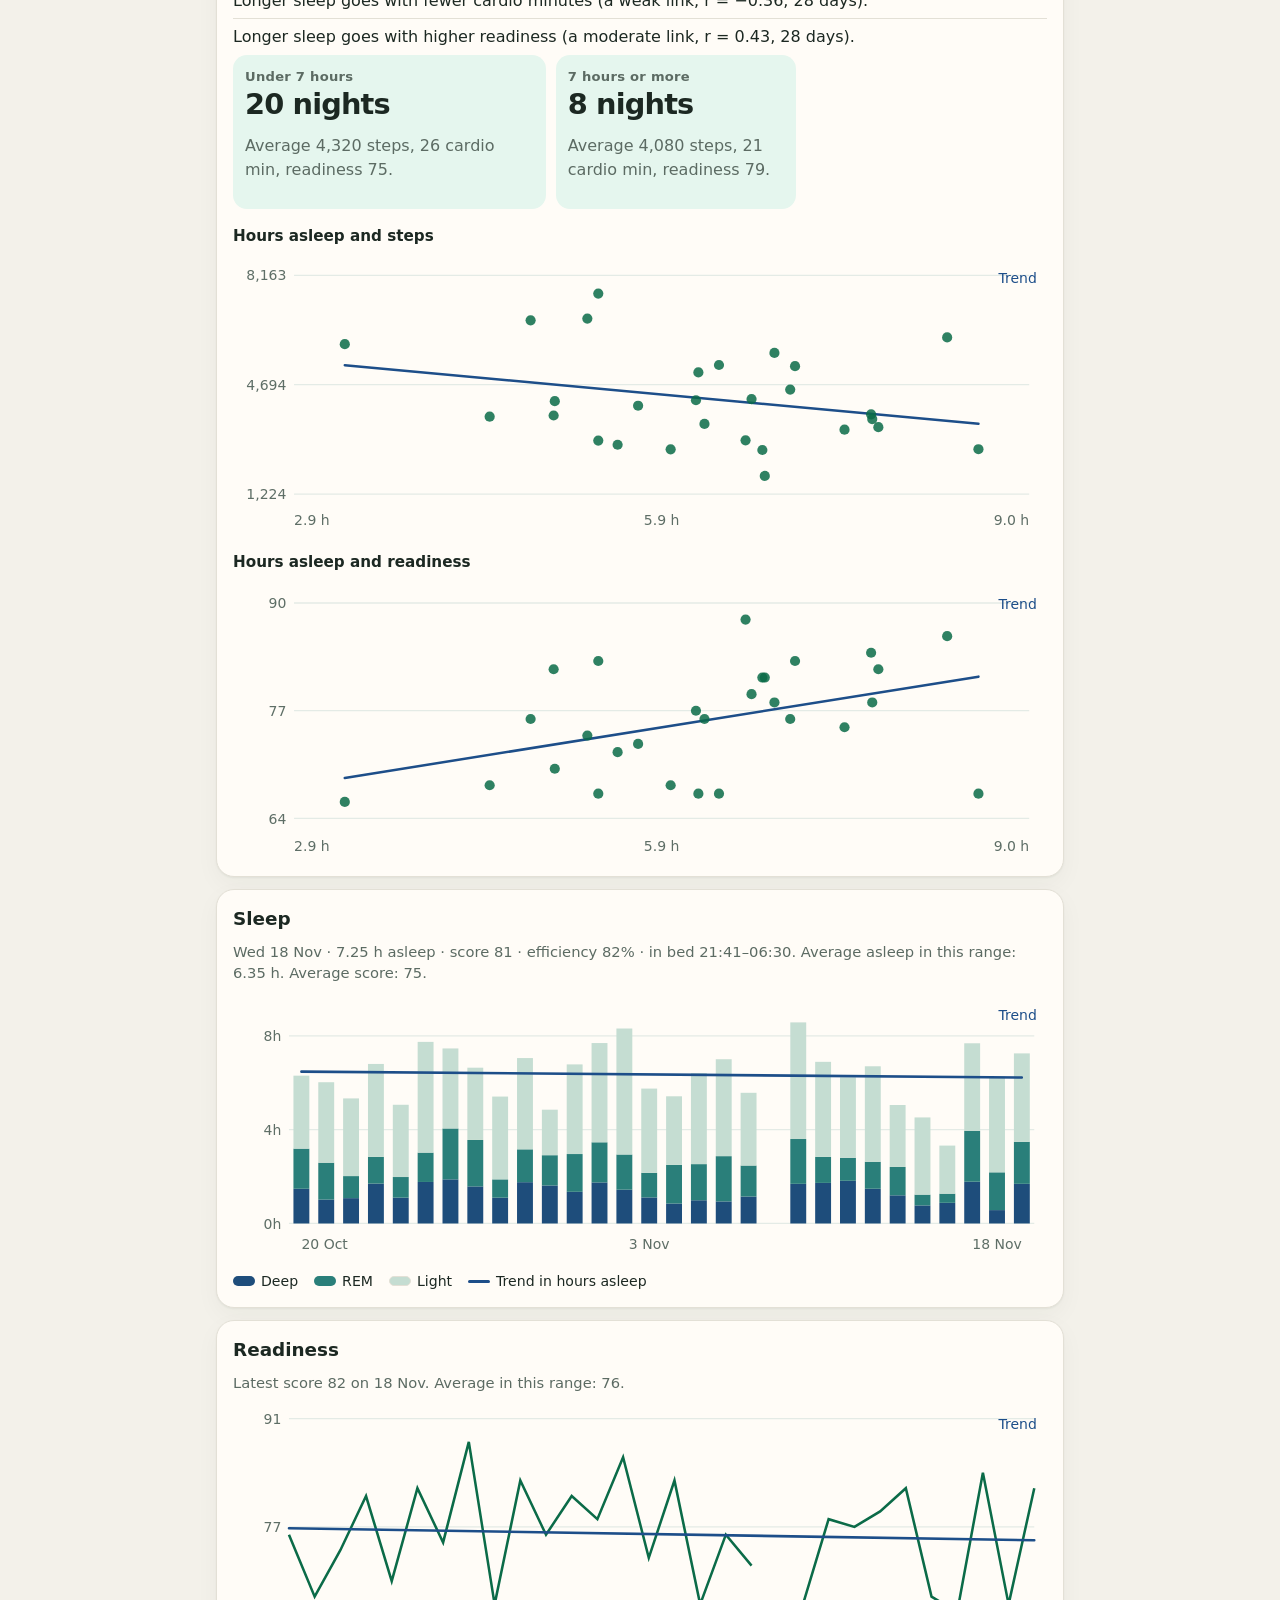
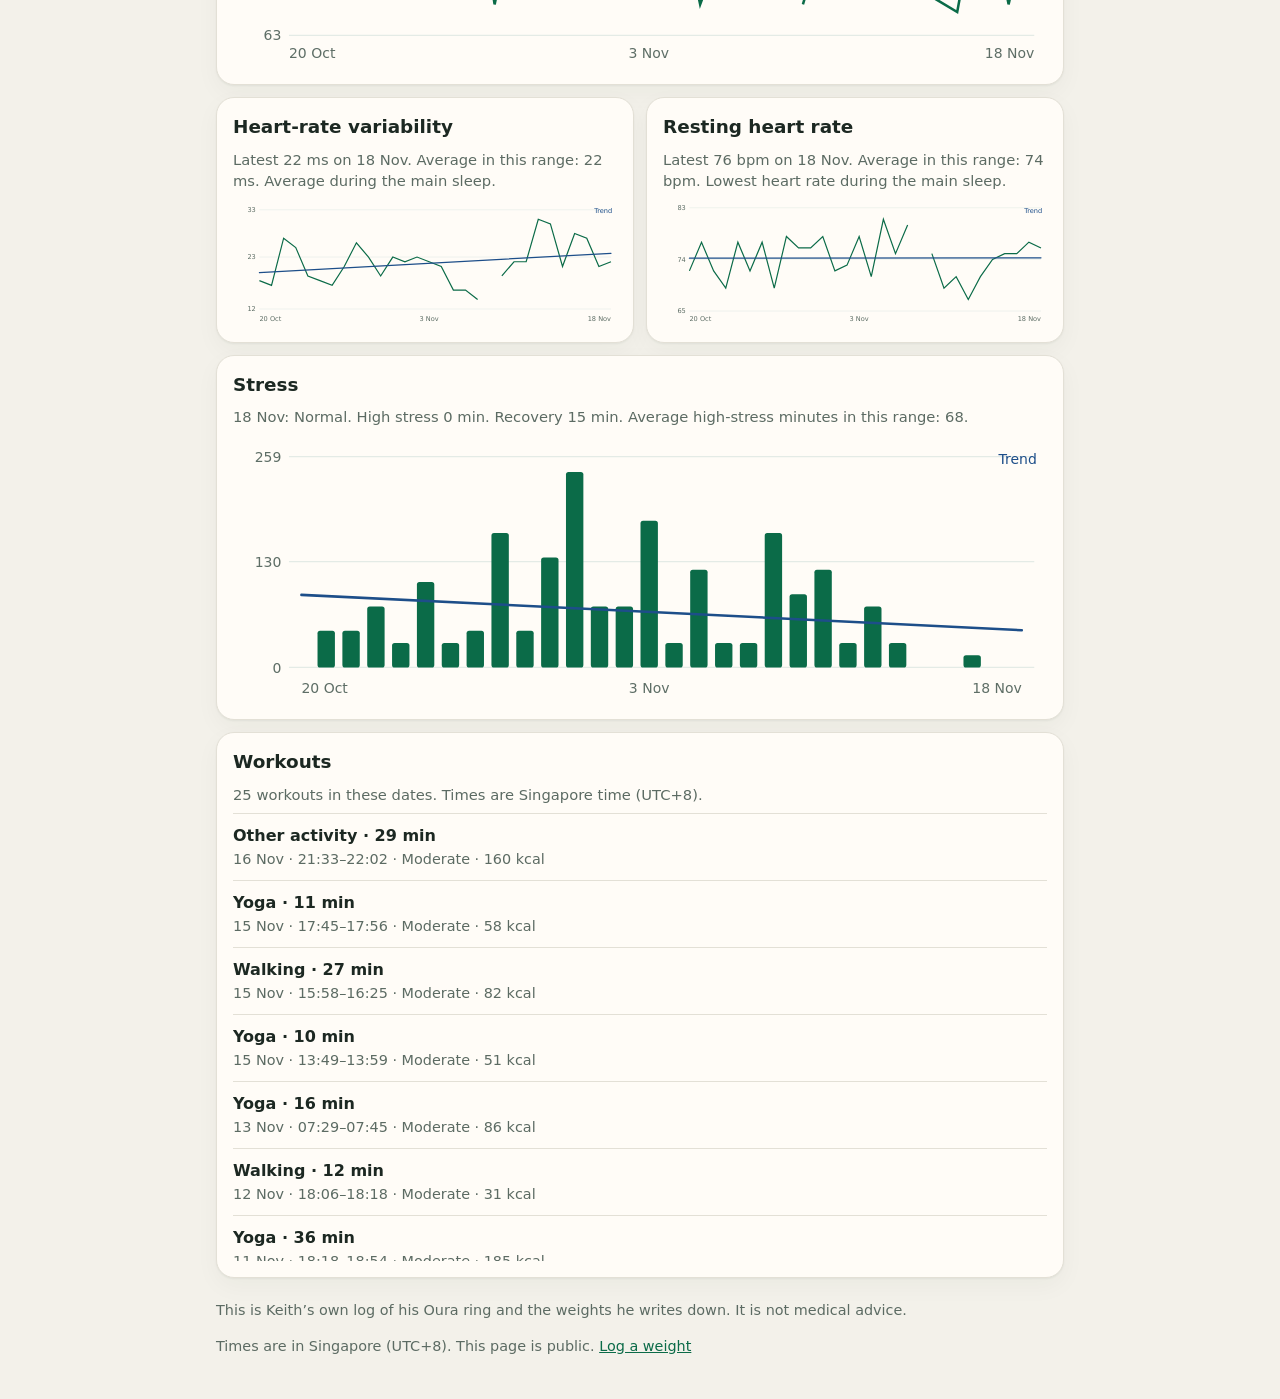
==== commit 0fc97fb5: "Add a trend line to the health charts Fit a straight line through each chart in the selected range, " ====
--- a/health/index.html
+++ b/health/index.html
@@ -58,6 +58,7 @@
     <p class="legend">
       <span class="key"><i class="swatch solid"></i> Logged weight</span>
       <span class="key"><i class="swatch dashed"></i> Illustrative projection, 0.5 kg per week</span>
+      <span class="key" id="weight-trend-key" hidden><i class="swatch trend"></i> Trend of logged weights</span>
     </p>
     <div id="weight-chart" class="chart"></div>
     <p id="pace-note" class="note">The dashed line is an illustrative pace of 0.5 kg per week from 92 kg on 18 Nov 2026. It is a projection, not a forecast. At that pace the line reaches 80 kg on 5 May 2027.</p>
@@ -91,7 +92,7 @@
       </article>
     </div>
     <h3 class="subhead">Steps in this range</h3>
-    <p class="note">Each bar is one day. The line is the 10,000-step target.</p>
+    <p class="note">Each bar is one day. The solid line is the trend. The dashed line is the 10,000-step target.</p>
     <div id="steps-chart" class="chart"></div>
     <p id="steps-summary" class="note"></p>
   </section>
@@ -104,7 +105,7 @@
     <div class="bar" aria-hidden="true"><span class="bar-fill" id="cardio-fill"></span></div>
     <p id="cardio-detail" class="note"></p>
     <h3 class="subhead">Cardio by week in this range</h3>
-    <p class="note">The line is 150 minutes. A partial week is a shorter bar on purpose.</p>
+    <p class="note">The dashed line is 150 minutes. The solid line is the trend. A partial week is a shorter bar on purpose.</p>
     <div id="cardio-chart" class="chart"></div>
   </section>
 
@@ -187,6 +188,7 @@
       <span class="key"><i class="swatch deep"></i> Deep</span>
       <span class="key"><i class="swatch rem"></i> REM</span>
       <span class="key"><i class="swatch light"></i> Light</span>
+      <span class="key"><i class="swatch trend"></i> Trend in hours asleep</span>
     </p>
   </section>
 
--- a/health/styles.css
+++ b/health/styles.css
@@ -11,6 +11,7 @@
   --accent-soft: #e5f6ee;
   --mark: #b86112;
   --goal: #8d3b32;
+  --trend: #1d4e89;
   --deep: #1e4d7b;
   --rem: #2a7f7a;
   --light: #c5ddd2;
@@ -38,6 +39,7 @@
     --accent-soft: #16382c;
     --mark: #f0b27a;
     --goal: #f0b2ab;
+    --trend: #9ec0e4;
     --deep: #9ec0e4;
     --rem: #8fd4cf;
     --light: #3d5c52;
@@ -122,6 +124,7 @@
 .key { display: inline-flex; align-items: center; gap: 6px; }
 .swatch { width: 22px; height: 4px; border-radius: 99px; display: inline-block; background: var(--accent); }
 .swatch.dashed { height: 0; border-top: 3px dashed var(--mark); background: none; }
+.swatch.trend { background: var(--trend); height: 3px; }
 .swatch.deep { background: var(--deep); height: 10px; }
 .swatch.rem { background: var(--rem); height: 10px; }
 .swatch.light { background: var(--light); height: 10px; border: 1px solid var(--line); }
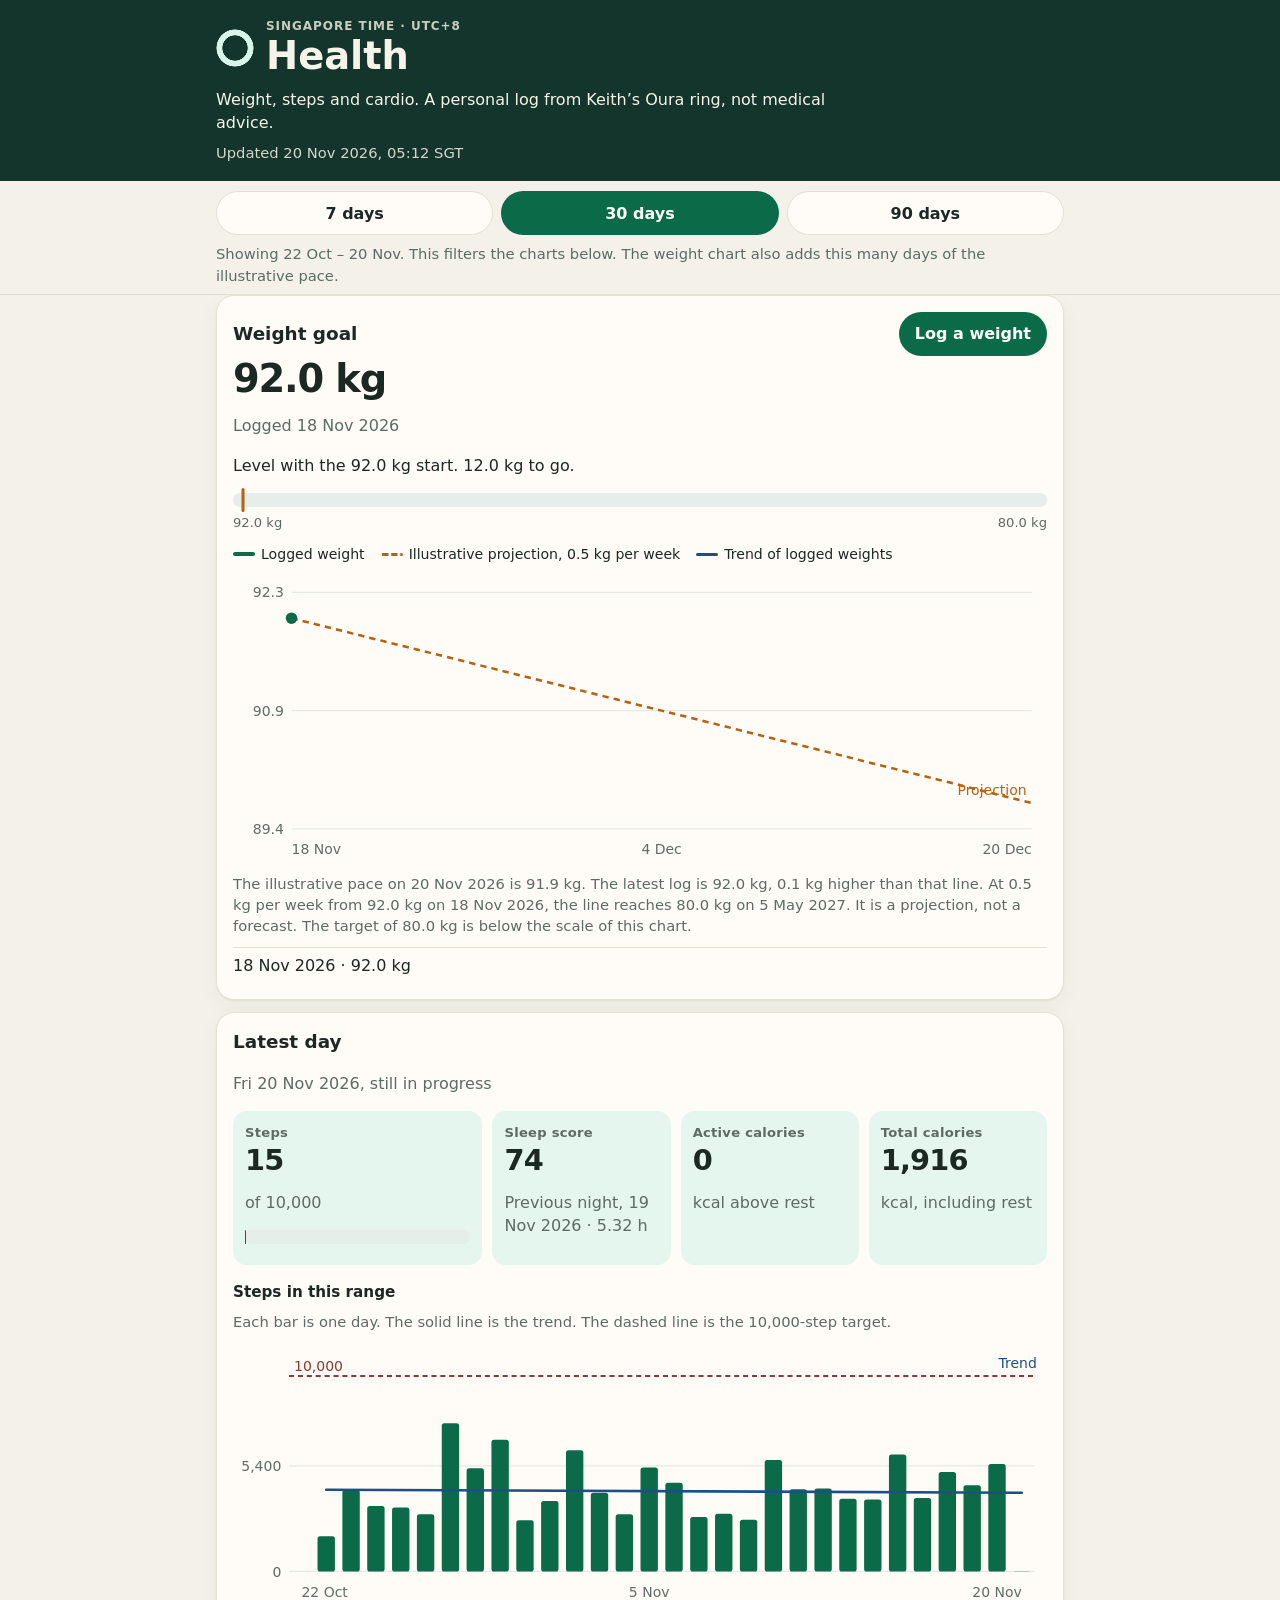
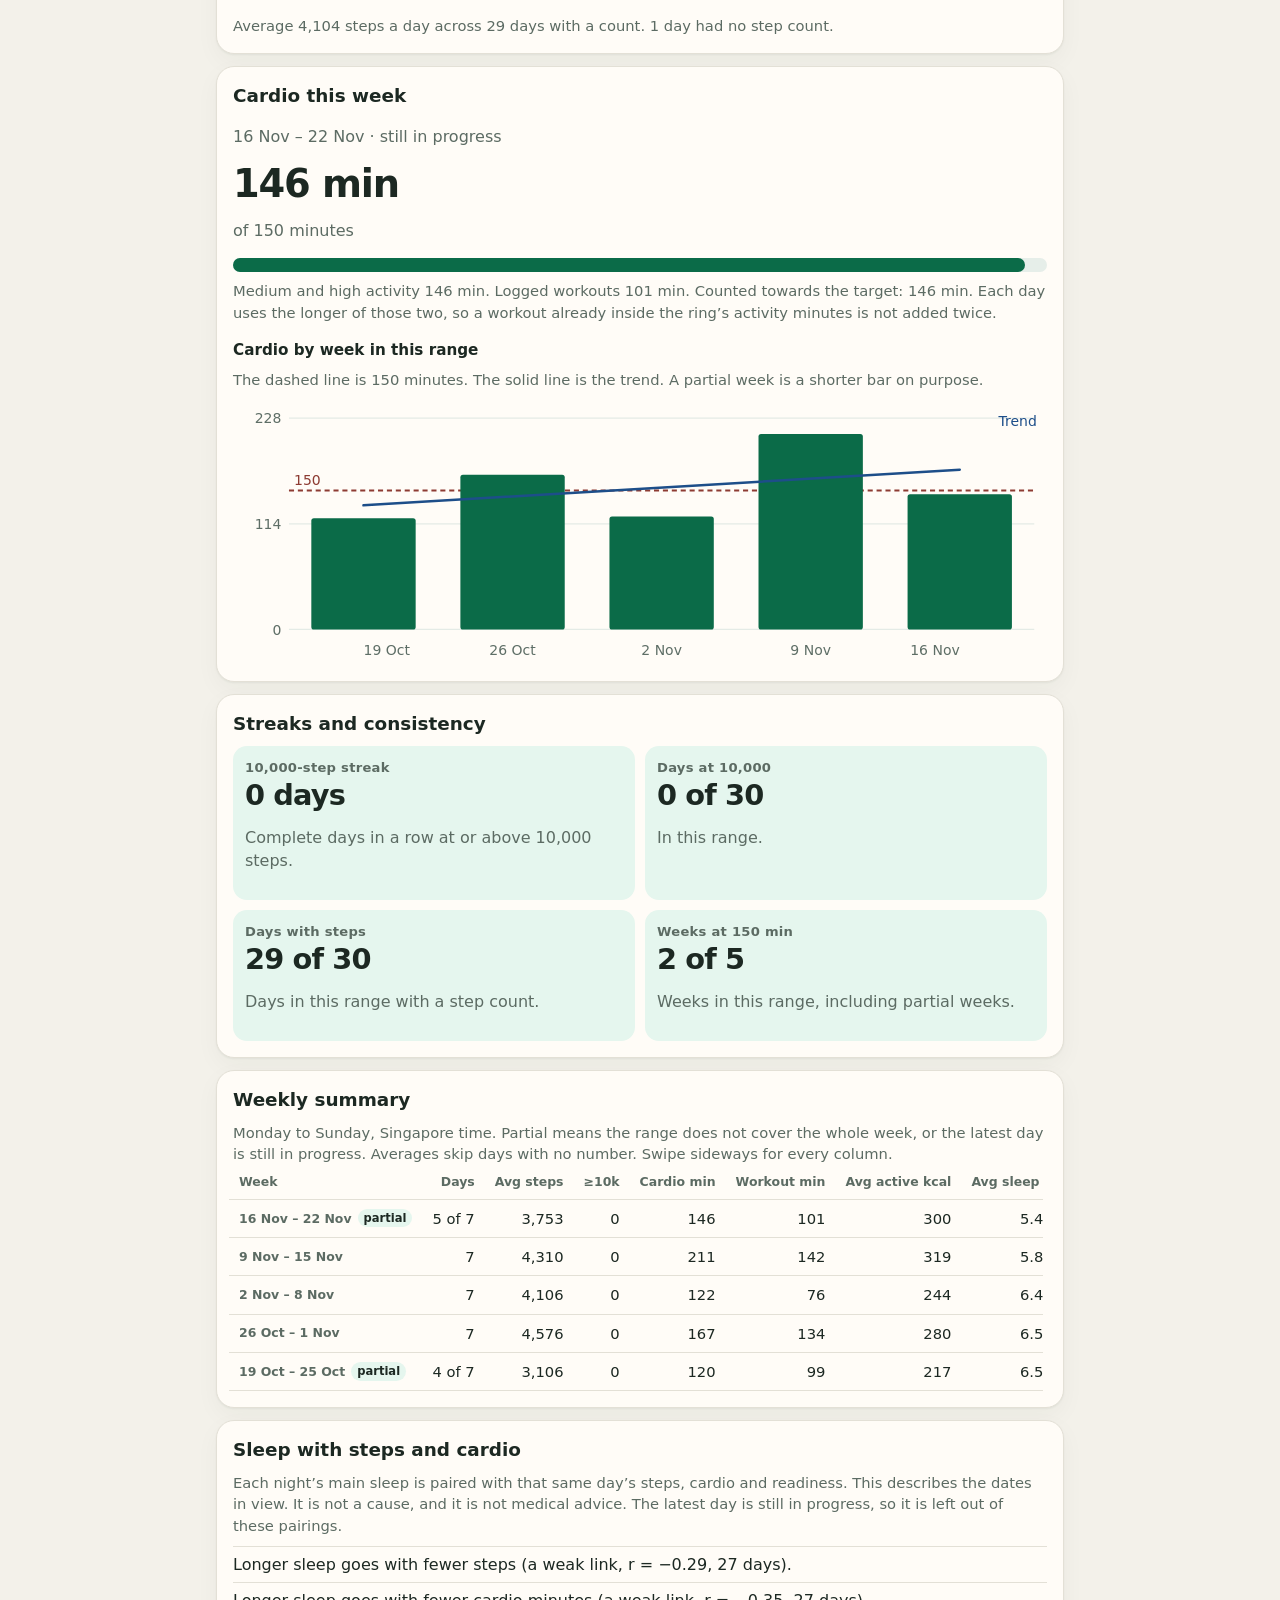
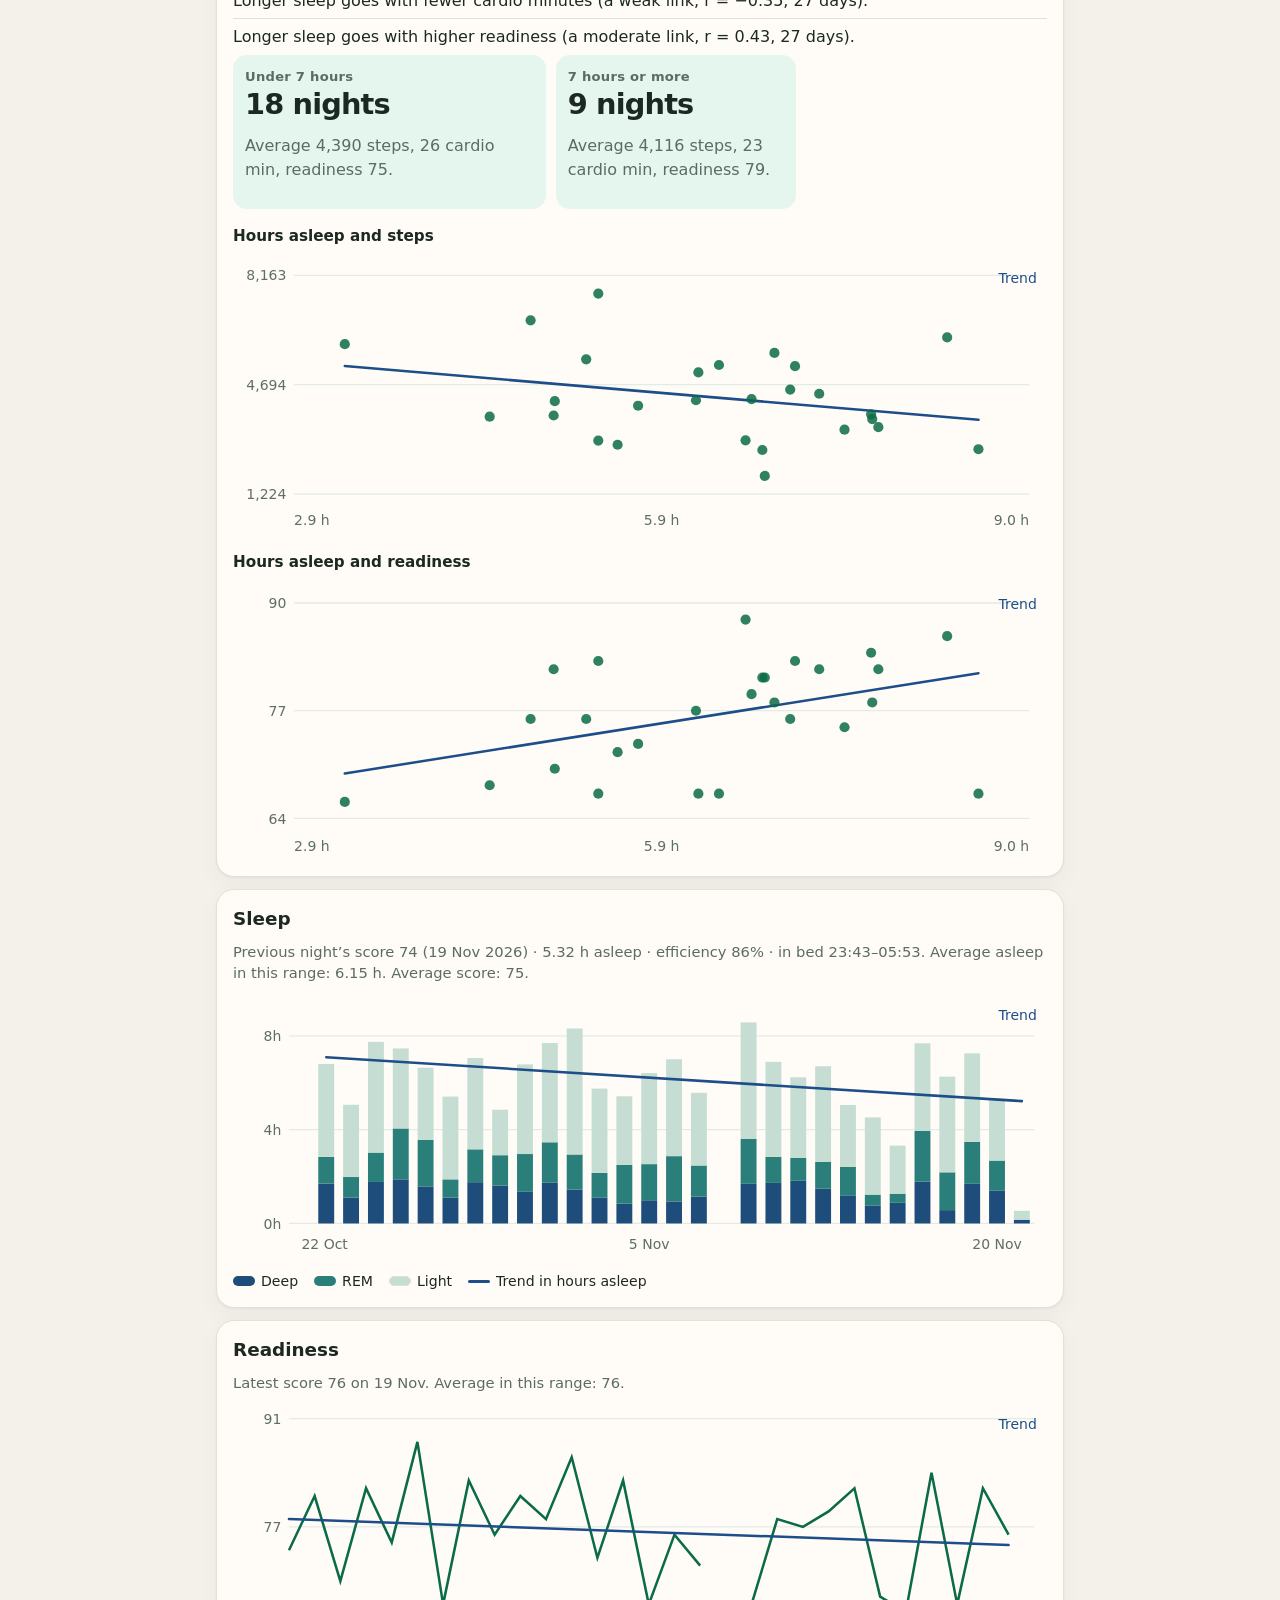
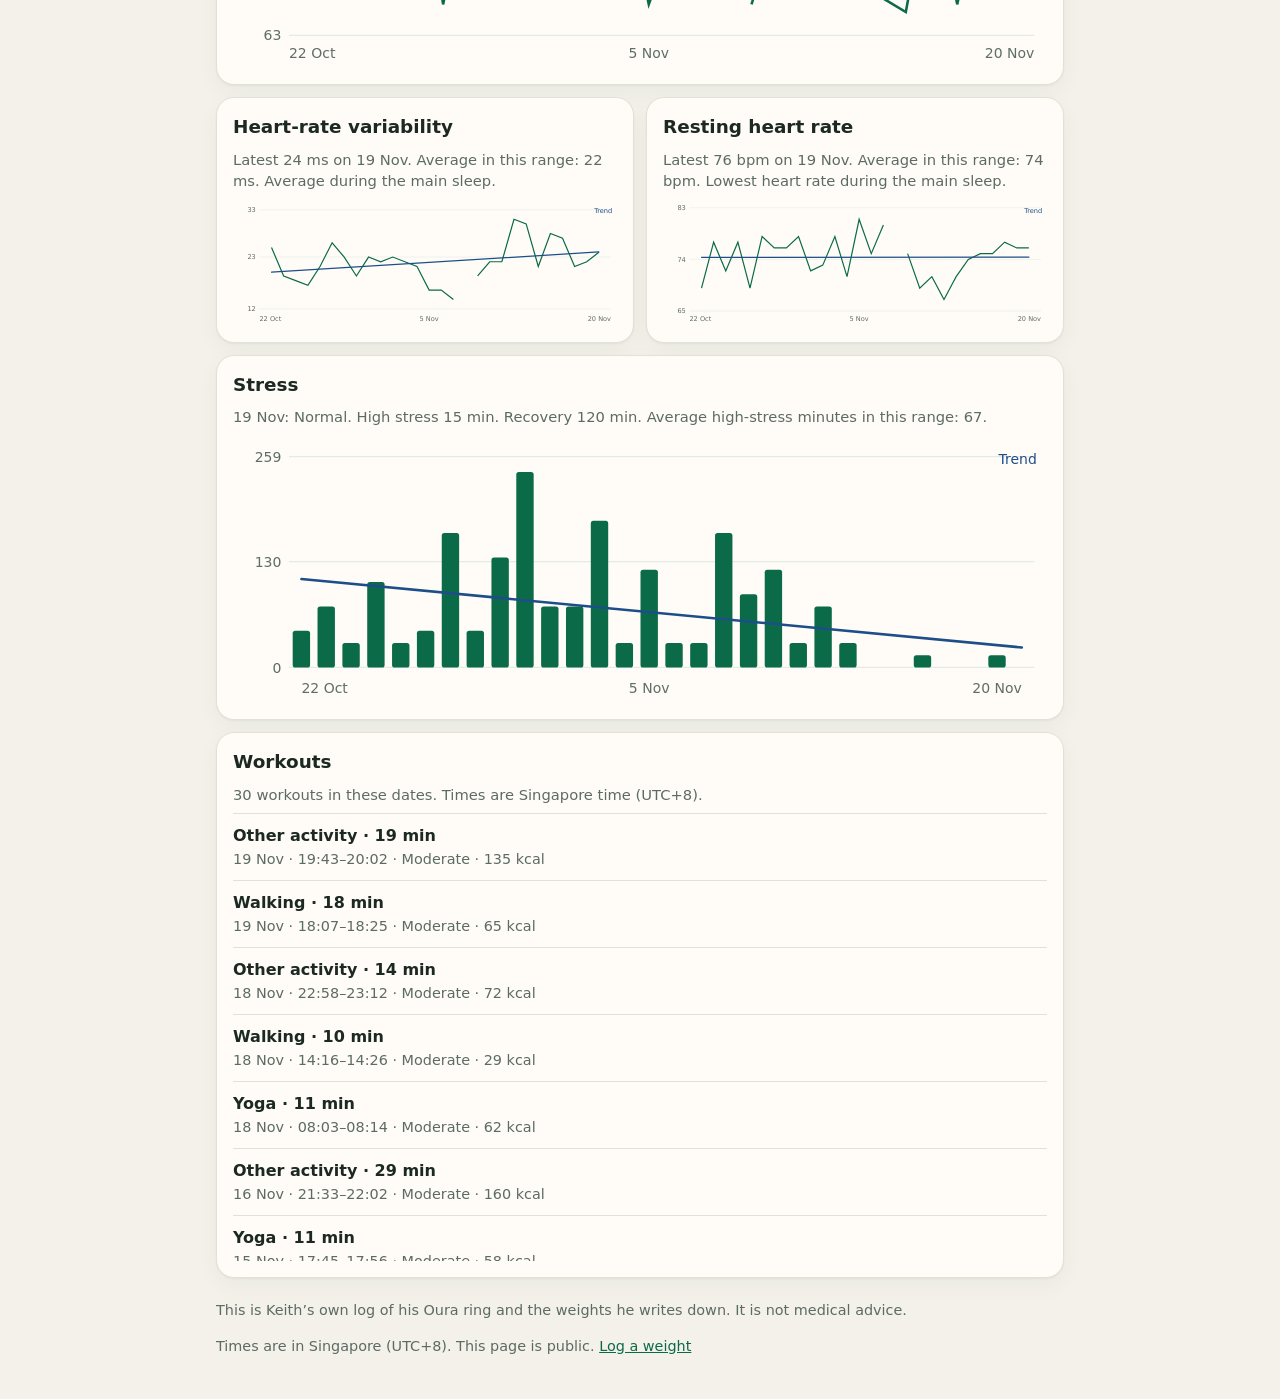
==== commit 9ea781b6: "Show the previous night's sleep score Today can have a short unscored fragment before Oura scores th" ====
--- a/health/index.html
+++ b/health/index.html
@@ -76,9 +76,9 @@
         <div class="bar" aria-hidden="true"><span class="bar-fill" id="steps-fill"></span></div>
       </article>
       <article class="stat">
-        <h3>Asleep</h3>
+        <h3>Sleep score</h3>
         <p class="num" id="sleep-latest">—</p>
-        <p class="muted" id="sleep-latest-note">Hours in the main sleep</p>
+        <p class="muted" id="sleep-latest-note">Previous night</p>
       </article>
       <article class="stat">
         <h3>Active calories</h3>
@@ -182,7 +182,7 @@
 
   <section class="card" aria-labelledby="sleep-heading">
     <h2 id="sleep-heading">Sleep</h2>
-    <p id="sleep-summary" class="note">Hours asleep come from the main sleep period. The score is Oura’s sleep score.</p>
+    <p id="sleep-summary" class="note">The score is the previous night: the main sleep that ended that morning. It stays on that night until Oura scores the next one.</p>
     <div id="sleep-chart" class="chart"></div>
     <p class="legend">
       <span class="key"><i class="swatch deep"></i> Deep</span>
